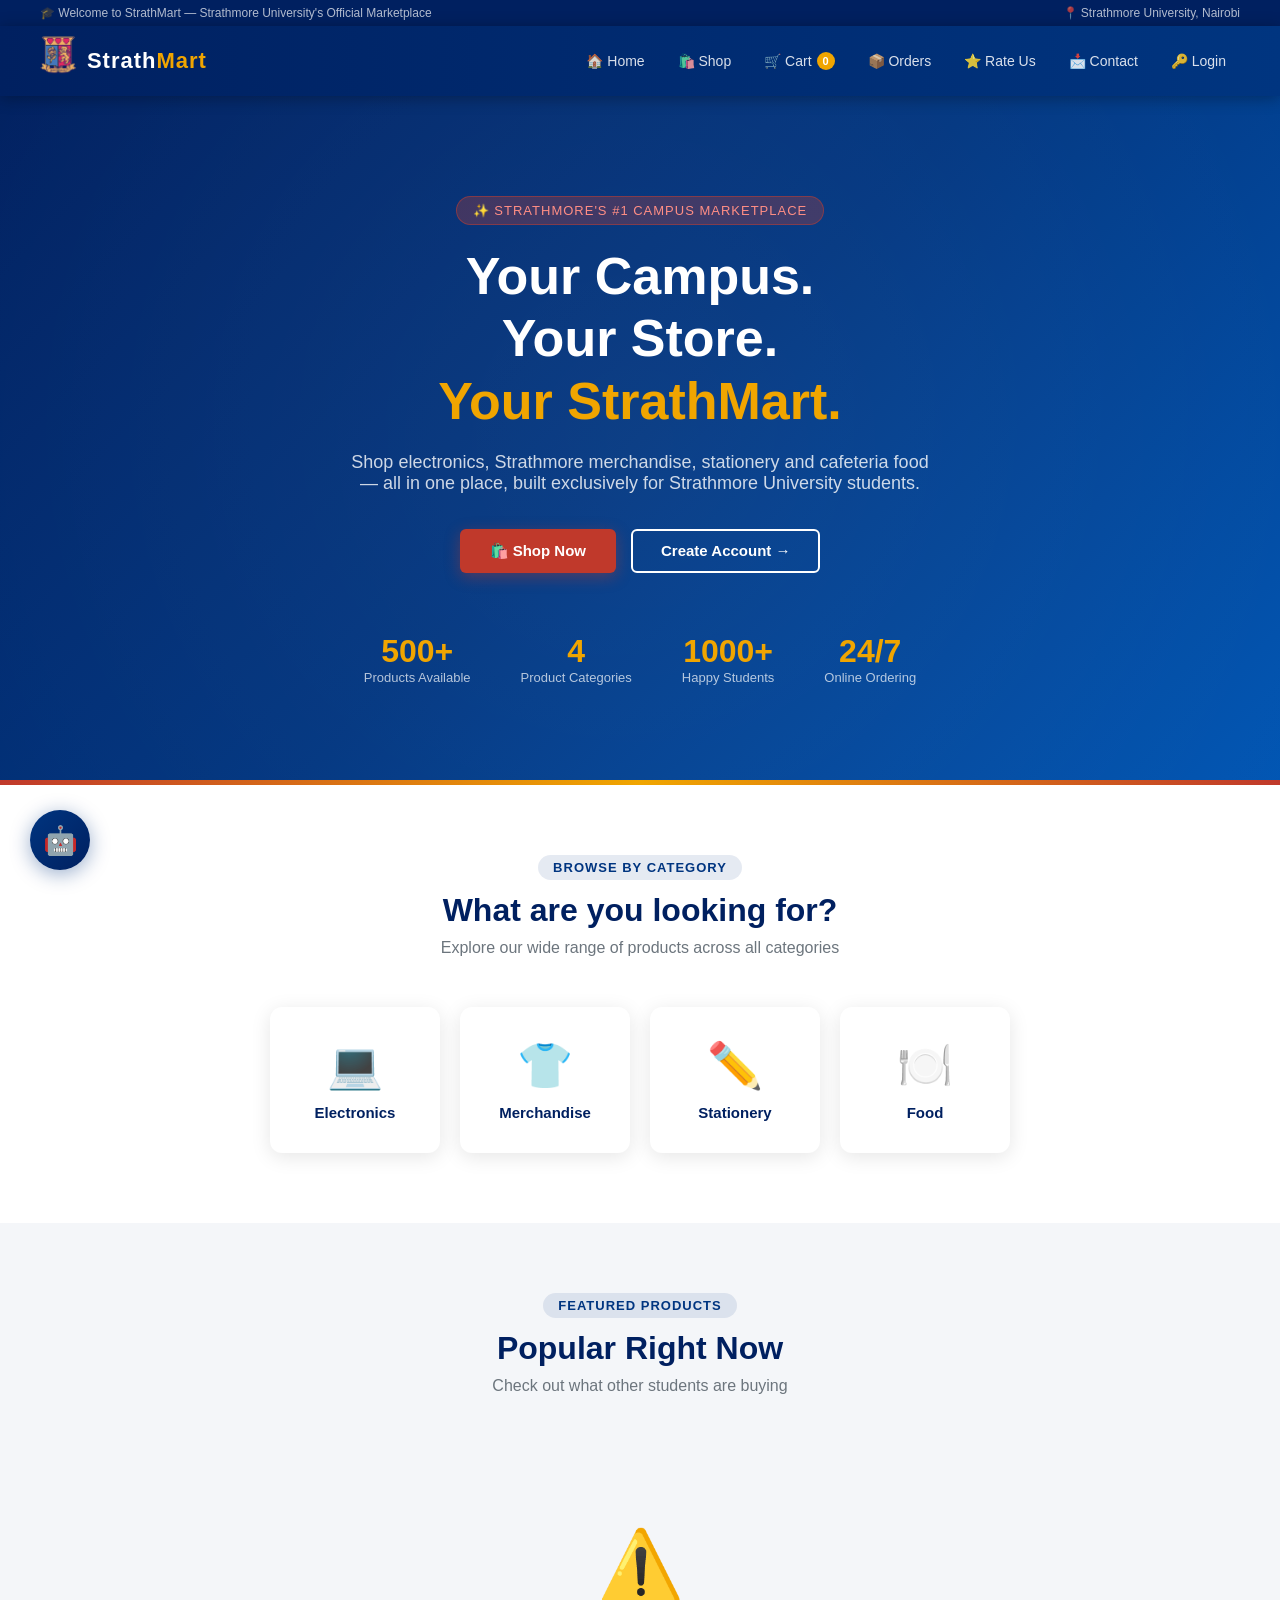
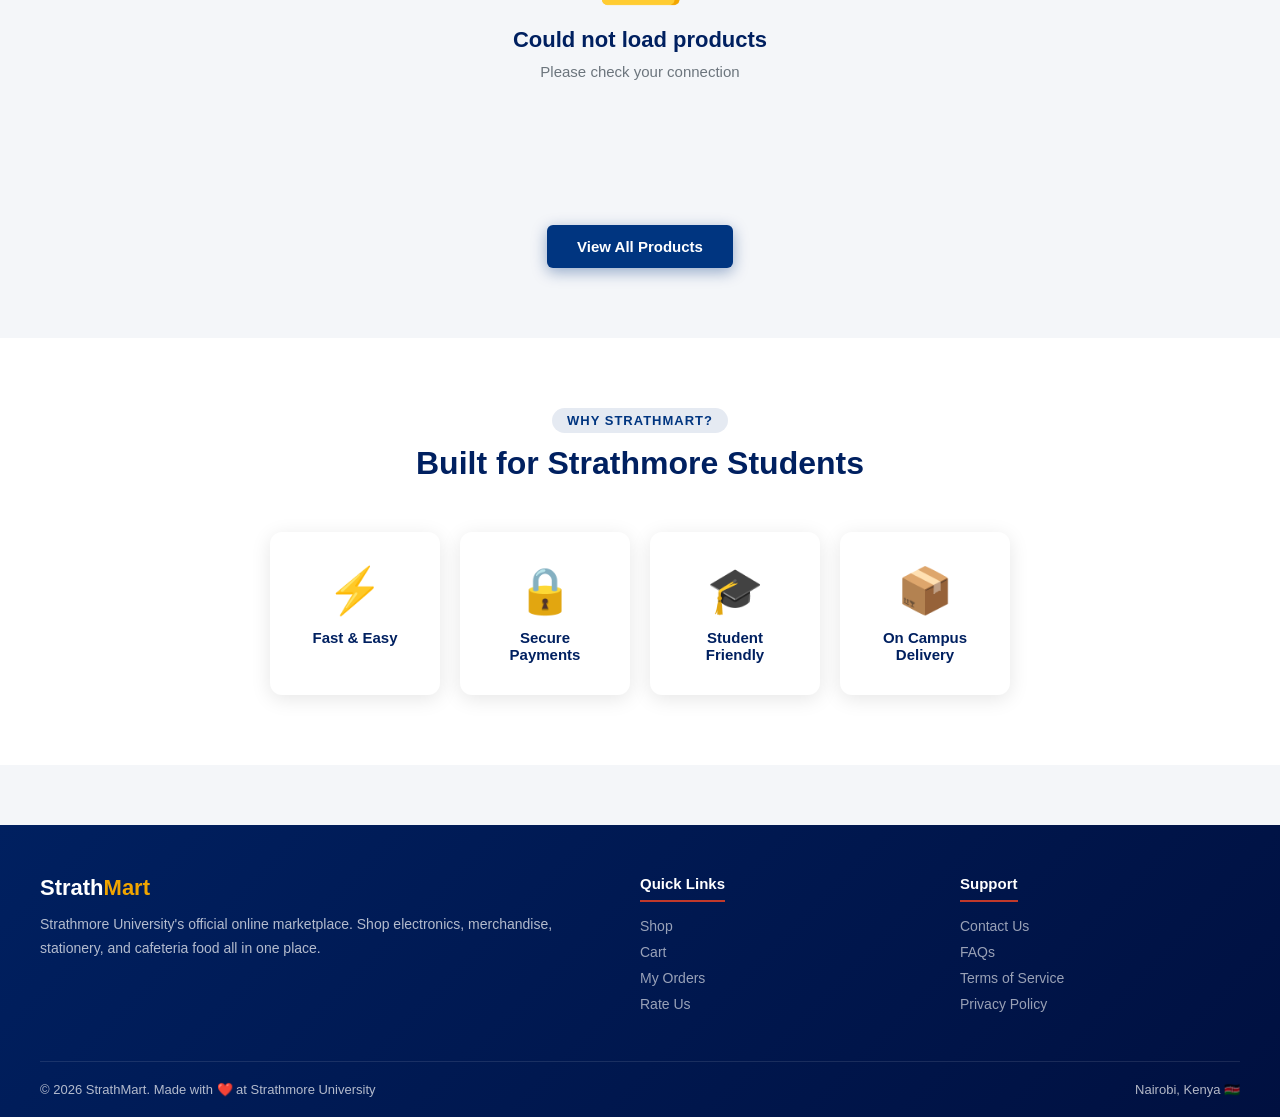
==== index.html @ ae98ba79 "Add hamburger menu for mobile" ====
<!DOCTYPE html>
<html lang="en">
<head>
    <meta charset="UTF-8">
    <meta name="viewport" content="width=device-width, initial-scale=1.0">
    <link rel="icon" type="image/png" href="favicon-32x32.png">
    <title>StrathMart | Strathmore University Marketplace</title>
    <link rel="stylesheet" href="style.css">
    <script src="chatbot.js"></script>
</head>
<body>

    <!-- Top Bar -->
    <div class="top-bar">
        <span>🎓 Welcome to StrathMart — Strathmore University's Official Marketplace</span>
        <span>📍 Strathmore University, Nairobi</span>
    </div>

    <!-- Navbar -->
    <nav>
    <a href="index.html" class="logo">
        <img src="./logo.jpeg" alt="StrathMart Logo" style="height: 50px; width: auto; border-radius: 5px;">
        <span>Strath<em>Mart</em></span>
    </a>
    <div class="hamburger" onclick="toggleMenu()">
        <span></span>
        <span></span>
        <span></span>
    </div>
    <div class="nav-menu" id="navMenu">
        <button class="hamburger" id="hamburger" onclick="toggleMenu()">
    <span></span>
    <span></span>
    <span></span>
</button>
        <ul>
            <li><a href="index.html">🏠 Home</a></li>
            <li><a href="products.html">🛍️ Shop</a></li>
            <li><a href="cart.html">🛒 Cart <span class="nav-cart-badge" id="cartCount">0</span></a></li>
            <li><a href="orders.html">📦 Orders</a></li>
            <li><a href="rate.html">⭐ Rate Us</a></li>
            <li><a href="contact.html">📩 Contact</a></li>
            <li id="authLink"><a href="login.html">🔑 Login</a></li>
        </ul>
    </div>
</nav>

    <!-- Hero -->
    <!-- Hero -->
<section class="hero">
    <div class="hero-badge">✨ Strathmore's #1 Campus Marketplace</div>
    <h1>Your Campus.<br>Your Store.<br><span>Your StrathMart.</span></h1>
    <p>Shop electronics, Strathmore merchandise, stationery and cafeteria food — all in one place, built exclusively for Strathmore University students.</p>
    <div class="hero-buttons">
        <a href="products.html" class="btn">🛍️ Shop Now</a>
        <a href="register.html" class="btn-outline">Create Account →</a>
    </div>
    <div class="hero-stats">
        <div class="hero-stat">
            <h3>500+</h3>
            <p>Products Available</p>
        </div>
        <div class="hero-stat">
            <h3>4</h3>
            <p>Product Categories</p>
        </div>
        <div class="hero-stat">
            <h3>1000+</h3>
            <p>Happy Students</p>
        </div>
        <div class="hero-stat">
            <h3>24/7</h3>
            <p>Online Ordering</p>
        </div>
    </div>
</section>

    <!-- Categories -->
    <section class="section" style="background: white;">
        <div class="section-header">
            <div class="tag">Browse by Category</div>
            <h2>What are you looking for?</h2>
            <p>Explore our wide range of products across all categories</p>
        </div>
        <div class="categories">
            <a href="products.html?category=Electronics" class="category-card">
                <span class="icon">💻</span>
                <h3>Electronics</h3>
            </a>
            <a href="products.html?category=Merchandise" class="category-card">
                <span class="icon">👕</span>
                <h3>Merchandise</h3>
            </a>
            <a href="products.html?category=Stationery" class="category-card">
                <span class="icon">✏️</span>
                <h3>Stationery</h3>
            </a>
            <a href="products.html?category=Food" class="category-card">
                <span class="icon">🍽️</span>
                <h3>Food</h3>
            </a>
        </div>
    </section>

    <!-- Featured Products -->
    <section class="section">
        <div class="section-header">
            <div class="tag">Featured Products</div>
            <h2>Popular Right Now</h2>
            <p>Check out what other students are buying</p>
        </div>
        <div class="products-grid" id="featuredProducts">
            <div class="loading">
                <div class="spinner"></div>
                <p>Loading products...</p>
            </div>
        </div>
        <div style="text-align:center; margin-top: 40px;">
            <a href="products.html" class="btn btn-blue">View All Products</a>
        </div>
    </section>

    <!-- Why StrathMart -->
    <section class="section" style="background: white;">
        <div class="section-header">
            <div class="tag">Why StrathMart?</div>
            <h2>Built for Strathmore Students</h2>
        </div>
        <div class="categories">
            <div class="category-card">
                <span class="icon">⚡</span>
                <h3>Fast & Easy</h3>
            </div>
            <div class="category-card">
                <span class="icon">🔒</span>
                <h3>Secure Payments</h3>
            </div>
            <div class="category-card">
                <span class="icon">🎓</span>
                <h3>Student Friendly</h3>
            </div>
            <div class="category-card">
                <span class="icon">📦</span>
                <h3>On Campus Delivery</h3>
            </div>
        </div>
    </section>

    <!-- Footer -->
    <footer>
        <div class="footer-grid">
            <div class="footer-brand">
                <div class="logo-text">Strath<span>Mart</span></div>
                <p>Strathmore University's official online marketplace. Shop electronics, merchandise, stationery, and cafeteria food all in one place.</p>
            </div>
            <div class="footer-col">
                <h4>Quick Links</h4>
                <ul>
                    <li><a href="products.html">Shop</a></li>
                    <li><a href="cart.html">Cart</a></li>
                    <li><a href="orders.html">My Orders</a></li>
                    <li><a href="rate.html">Rate Us</a></li>
                </ul>
            </div>
            <div class="footer-col">
                <h4>Support</h4>
                <ul>
                    <li><a href="contact.html">Contact Us</a></li>
                    <li><a href="#">FAQs</a></li>
                    <li><a href="#">Terms of Service</a></li>
                    <li><a href="#">Privacy Policy</a></li>
                </ul>
            </div>
        </div>
        <div class="footer-bottom">
            <span>© 2026 StrathMart. Made with <span class="red">❤️</span> at Strathmore University</span>
            <span>Nairobi, Kenya 🇰🇪</span>
        </div>
    </footer>

    <script src="app.js"></script>
    <script>
        const API = 'https://strathmart-api.onrender.com';

        // Load featured products
        async function loadFeaturedProducts() {
            try {
                const res = await fetch(`${API}/products/`);
                const products = await res.json();
                const container = document.getElementById('featuredProducts');

                if (products.length === 0) {
                    container.innerHTML = `
                        <div class="empty-state" style="grid-column: 1/-1">
                            <div class="empty-icon">🛍️</div>
                            <h3>No products yet</h3>
                            <p>Check back soon!</p>
                        </div>`;
                    return;
                }

                const icons = { 'Electronics': '💻', 'Merchandise': '👕', 'Stationery': '✏️', 'Food': '🍽️' };
                container.innerHTML = products.slice(0, 8).map(p => `
                    <div class="product-card">
                        <div class="product-badge">New</div>
                        ${p.image_url 
    ? `<img src="${p.image_url}" alt="${p.name}" style="width:100%; height:190px; object-fit:cover;">`
    : `<div class="no-image">${icons[p.category_id] || '🛍️'}</div>`
}
                        <div class="product-info">
                            <h3>${p.name}</h3>
                            <p class="price">KES ${p.price.toLocaleString()}</p>
                            <p class="stock">✅ ${p.stock} in stock</p>
                            <a href="products.html" class="btn btn-sm">View Product</a>
                        </div>
                    </div>
                `).join('');
            } catch (err) {
                document.getElementById('featuredProducts').innerHTML = `
                    <div class="empty-state" style="grid-column: 1/-1">
                        <div class="empty-icon">⚠️</div>
                        <h3>Could not load products</h3>
                        <p>Please check your connection</p>
                    </div>`;
            }
        }

        // Check if logged in
        const token = localStorage.getItem('token');
        if (token) {
            document.getElementById('authLink').innerHTML = '<a href="#" onclick="logout()">🚪 Logout</a>';
        }

        function logout() {
            localStorage.removeItem('token');
            localStorage.removeItem('user');
            window.location.href = 'index.html';
        }

        loadFeaturedProducts();
    </script>
</body>
</html>
---- style.css ----
* {
    margin: 0;
    padding: 0;
    box-sizing: border-box;
}

:root {
    --blue: #003580;
    --dark-blue: #002060;
    --light-blue: #0055b3;
    --red: #c0392b;
    --dark-red: #922b21;
    --white: #ffffff;
    --light-gray: #f4f6f9;
    --gray: #6c757d;
    --shadow: 0 4px 20px rgba(0, 0, 0, 0.1);
    --shadow-hover: 0 8px 30px rgba(0, 0, 0, 0.2);
}

body {
    font-family: 'Segoe UI', Tahoma, Geneva, Verdana, sans-serif;
    background-color: var(--light-gray);
    color: #333;
    overflow-x: hidden;
}

/* ── Scrollbar ── */
::-webkit-scrollbar { width: 8px; }
::-webkit-scrollbar-track { background: #f1f1f1; }
::-webkit-scrollbar-thumb { background: var(--blue); border-radius: 4px; }
::-webkit-scrollbar-thumb:hover { background: var(--dark-blue); }

/* ── Navbar ── */
nav {
    background: linear-gradient(90deg, var(--dark-blue), var(--blue));
    padding: 0 40px;
    display: flex;
    justify-content: space-between;
    align-items: center;
    position: sticky;
    top: 0;
    z-index: 1000;
    box-shadow: 0 2px 15px rgba(0,0,0,0.3);
    height: 70px;
}

nav .logo {
    display: flex;
    align-items: center;
    gap: 10px;
    text-decoration: none;
}

nav .logo .logo-icon {
    background: var(--red);
    color: white;
    width: 40px;
    height: 40px;
    border-radius: 8px;
    display: flex;
    align-items: center;
    justify-content: center;
    font-weight: bold;
    font-size: 18px;
}

nav .logo img {
    mix-blend-mode: lighten;
    border-radius: 5px;
}

nav .logo span {
    color: white;
    font-size: 22px;
    font-weight: 700;
    letter-spacing: 1px;
}

nav .logo span em {
    color: #f0a500;
    font-style: normal;
}

nav ul {
    list-style: none;
    display: flex;
    align-items: center;
    gap: 5px;
}

nav ul li a {
    color: rgba(255,255,255,0.85);
    text-decoration: none;
    font-size: 14px;
    padding: 8px 14px;
    border-radius: 5px;
    transition: all 0.3s;
    display: flex;
    align-items: center;
    gap: 5px;
}

nav ul li a:hover {
    background: rgba(255,255,255,0.15);
    color: white;
}

nav ul li a.active {
    background: var(--red);
    color: white;
}

.nav-cart-badge {
    background: #f0a500;
    color: white;
    border-radius: 50%;
    width: 18px;
    height: 18px;
    font-size: 11px;
    display: inline-flex;
    align-items: center;
    justify-content: center;
    font-weight: bold;
}

/* ── Top Bar ── */
.top-bar {
    background: var(--dark-blue);
    color: rgba(255,255,255,0.7);
    font-size: 12px;
    padding: 6px 40px;
    display: flex;
    justify-content: space-between;
}

.top-bar a {
    color: rgba(255,255,255,0.7);
    text-decoration: none;
}

.top-bar a:hover { color: white; }

/* ── Hero ── */
.hero {
    background: linear-gradient(135deg, var(--dark-blue) 0%, var(--blue) 50%, var(--light-blue) 100%);
    color: white;
    padding: 100px 40px;
    position: relative;
    overflow: hidden;
    text-align: center;
}

.hero::before {
    content: '';
    position: absolute;
    top: -50%;
    left: -50%;
    width: 200%;
    height: 200%;
    background: radial-gradient(circle, rgba(255,255,255,0.05) 0%, transparent 60%);
    animation: pulse 6s ease-in-out infinite;
}

.hero::after {
    content: '';
    position: absolute;
    bottom: 0;
    left: 0;
    right: 0;
    height: 5px;
    background: linear-gradient(90deg, var(--red), #f0a500, var(--red));
}

@keyframes pulse {
    0%, 100% { transform: scale(1); }
    50% { transform: scale(1.1); }
}

.hero-badge {
    display: inline-block;
    background: rgba(192, 57, 43, 0.3);
    border: 1px solid rgba(192, 57, 43, 0.5);
    color: #ff8a80;
    padding: 6px 16px;
    border-radius: 20px;
    font-size: 13px;
    margin-bottom: 20px;
    letter-spacing: 1px;
    text-transform: uppercase;
}

.hero h1 {
    font-size: 52px;
    font-weight: 800;
    margin-bottom: 20px;
    line-height: 1.2;
    position: relative;
    z-index: 1;
}

.hero h1 span {
    color: #f0a500;
    position: relative;
}

.hero p {
    font-size: 18px;
    margin-bottom: 35px;
    color: rgba(255,255,255,0.8);
    max-width: 600px;
    margin-left: auto;
    margin-right: auto;
    position: relative;
    z-index: 1;
}

.hero-buttons {
    display: flex;
    gap: 15px;
    justify-content: center;
    flex-wrap: wrap;
    position: relative;
    z-index: 1;
}

.hero-stats {
    display: flex;
    justify-content: center;
    gap: 50px;
    margin-top: 60px;
    position: relative;
    z-index: 1;
    flex-wrap: wrap;
}

.hero-stat h3 {
    font-size: 32px;
    font-weight: 800;
    color: #f0a500;
}

.hero-stat p {
    font-size: 13px;
    color: rgba(255,255,255,0.7);
    margin-bottom: 0;
}

/* ── Buttons ── */
.btn {
    background: var(--red);
    color: white;
    padding: 13px 30px;
    border: none;
    border-radius: 6px;
    font-size: 15px;
    font-weight: 600;
    cursor: pointer;
    text-decoration: none;
    display: inline-block;
    transition: all 0.3s;
    box-shadow: 0 4px 15px rgba(192, 57, 43, 0.4);
}

.btn:hover {
    background: var(--dark-red);
    transform: translateY(-2px);
    box-shadow: 0 6px 20px rgba(192, 57, 43, 0.5);
}

.btn-blue {
    background: var(--blue);
    box-shadow: 0 4px 15px rgba(0, 53, 128, 0.4);
}

.btn-blue:hover {
    background: var(--dark-blue);
    box-shadow: 0 6px 20px rgba(0, 53, 128, 0.5);
}

.btn-outline {
    background: transparent;
    border: 2px solid white;
    color: white;
    padding: 11px 28px;
    border-radius: 6px;
    font-size: 15px;
    font-weight: 600;
    cursor: pointer;
    text-decoration: none;
    display: inline-block;
    transition: all 0.3s;
}

.btn-outline:hover {
    background: white;
    color: var(--blue);
}

.btn-sm {
    padding: 8px 16px;
    font-size: 13px;
}

.btn-danger {
    background: var(--red);
    color: white;
    padding: 8px 16px;
    border: none;
    border-radius: 5px;
    cursor: pointer;
    font-size: 13px;
    transition: all 0.3s;
}

.btn-danger:hover { background: var(--dark-red); }

/* ── Section ── */
.section {
    padding: 70px 40px;
}

.section-header {
    text-align: center;
    margin-bottom: 50px;
}

.section-header .tag {
    display: inline-block;
    background: rgba(0, 53, 128, 0.1);
    color: var(--blue);
    padding: 5px 15px;
    border-radius: 20px;
    font-size: 13px;
    font-weight: 600;
    margin-bottom: 12px;
    text-transform: uppercase;
    letter-spacing: 1px;
}

.section-header h2 {
    font-size: 32px;
    font-weight: 800;
    color: var(--dark-blue);
    margin-bottom: 10px;
}

.section-header p {
    color: var(--gray);
    font-size: 16px;
}

/* ── Category Cards ── */
.categories {
    display: flex;
    justify-content: center;
    gap: 20px;
    flex-wrap: wrap;
}

.category-card {
    background: white;
    border-radius: 12px;
    padding: 30px 25px;
    text-align: center;
    width: 170px;
    cursor: pointer;
    box-shadow: var(--shadow);
    transition: all 0.3s;
    text-decoration: none;
    color: #333;
    border: 2px solid transparent;
    position: relative;
    overflow: hidden;
}

.category-card::before {
    content: '';
    position: absolute;
    bottom: 0;
    left: 0;
    right: 0;
    height: 3px;
    background: linear-gradient(90deg, var(--blue), var(--red));
    transform: scaleX(0);
    transition: transform 0.3s;
}

.category-card:hover {
    transform: translateY(-8px);
    box-shadow: var(--shadow-hover);
    border-color: var(--blue);
}

.category-card:hover::before { transform: scaleX(1); }

.category-card .icon {
    font-size: 45px;
    margin-bottom: 12px;
    display: block;
}

.category-card h3 {
    font-size: 15px;
    font-weight: 700;
    color: var(--dark-blue);
}

/* ── Product Cards ── */
.products-grid {
    display: grid;
    grid-template-columns: repeat(auto-fill, minmax(230px, 1fr));
    gap: 25px;
}

.product-card {
    background: white;
    border-radius: 12px;
    overflow: hidden;
    box-shadow: var(--shadow);
    transition: all 0.3s;
    position: relative;
}

.product-card:hover {
    transform: translateY(-8px);
    box-shadow: var(--shadow-hover);
}

.product-card .product-badge {
    position: absolute;
    top: 10px;
    left: 10px;
    background: var(--red);
    color: white;
    padding: 4px 10px;
    border-radius: 4px;
    font-size: 11px;
    font-weight: 700;
    text-transform: uppercase;
}

.product-card .no-image {
    width: 100%;
    height: 190px;
    background: linear-gradient(135deg, #e8f0fe, #d0e4ff);
    display: flex;
    align-items: center;
    justify-content: center;
    font-size: 55px;
}

.product-card img {
    width: 100%;
    height: 190px;
    object-fit: cover;
}

.product-card .product-info {
    padding: 18px;
}

.product-card h3 {
    font-size: 15px;
    font-weight: 700;
    margin-bottom: 6px;
    color: var(--dark-blue);
}

.product-card .category-tag {
    font-size: 12px;
    color: var(--gray);
    margin-bottom: 10px;
}

.product-card .price {
    color: var(--red);
    font-weight: 800;
    font-size: 20px;
    margin-bottom: 12px;
}

.product-card .stock {
    font-size: 12px;
    color: #28a745;
    margin-bottom: 12px;
}

/* ── Forms ── */
.form-container {
    max-width: 480px;
    margin: 60px auto;
    background: white;
    padding: 45px;
    border-radius: 15px;
    box-shadow: var(--shadow-hover);
}

.form-container .form-logo {
    text-align: center;
    margin-bottom: 25px;
}

.form-container .form-logo .logo-icon {
    background: var(--blue);
    color: white;
    width: 55px;
    height: 55px;
    border-radius: 12px;
    display: inline-flex;
    align-items: center;
    justify-content: center;
    font-size: 24px;
    font-weight: bold;
    margin-bottom: 10px;
}

.form-container h2 {
    text-align: center;
    margin-bottom: 8px;
    color: var(--dark-blue);
    font-size: 26px;
    font-weight: 800;
}

.form-container .subtitle {
    text-align: center;
    color: var(--gray);
    font-size: 14px;
    margin-bottom: 25px;
}

.form-group {
    margin-bottom: 20px;
}

.form-group label {
    display: block;
    margin-bottom: 7px;
    font-weight: 600;
    color: #444;
    font-size: 14px;
}

.form-group input,
.form-group textarea,
.form-group select {
    width: 100%;
    padding: 12px 15px;
    border: 2px solid #e0e0e0;
    border-radius: 8px;
    font-size: 15px;
    outline: none;
    transition: border 0.3s;
    background: #fafafa;
}

.form-group input:focus,
.form-group textarea:focus,
.form-group select:focus {
    border-color: var(--blue);
    background: white;
}

.form-group textarea { height: 130px; resize: vertical; }

.form-container .btn { width: 100%; padding: 13px; font-size: 16px; }

.form-container p {
    text-align: center;
    margin-top: 18px;
    color: #666;
    font-size: 14px;
}

.form-container p a { color: var(--blue); text-decoration: none; font-weight: 600; }
.form-container p a:hover { color: var(--red); }

/* ── Alerts ── */
.alert {
    padding: 13px 16px;
    border-radius: 8px;
    margin-bottom: 20px;
    font-size: 14px;
    display: flex;
    align-items: center;
    gap: 8px;
}

.alert-success { background: #d4edda; color: #155724; border-left: 4px solid #28a745; }
.alert-error { background: #f8d7da; color: #721c24; border-left: 4px solid var(--red); }
.alert-info { background: #d0e4ff; color: var(--dark-blue); border-left: 4px solid var(--blue); }

/* ── Cart ── */
.cart-container { display: grid; grid-template-columns: 1fr 320px; gap: 25px; }

.cart-item {
    background: white;
    border-radius: 12px;
    padding: 20px;
    margin-bottom: 15px;
    display: flex;
    justify-content: space-between;
    align-items: center;
    box-shadow: var(--shadow);
    transition: all 0.3s;
}

.cart-item:hover { box-shadow: var(--shadow-hover); }

.cart-item-info h3 { font-size: 16px; color: var(--dark-blue); margin-bottom: 5px; }
.cart-item-info .quantity { font-size: 13px; color: var(--gray); }
.cart-item .price { color: var(--red); font-weight: 800; font-size: 18px; }

.cart-summary {
    background: white;
    border-radius: 12px;
    padding: 25px;
    box-shadow: var(--shadow);
    height: fit-content;
    position: sticky;
    top: 90px;
}

.cart-summary h3 { font-size: 20px; color: var(--dark-blue); margin-bottom: 20px; font-weight: 800; }

.summary-row {
    display: flex;
    justify-content: space-between;
    margin-bottom: 12px;
    font-size: 15px;
    color: #555;
}

.summary-row.total {
    font-size: 20px;
    font-weight: 800;
    color: var(--dark-blue);
    border-top: 2px solid #eee;
    padding-top: 15px;
    margin-top: 10px;
}

/* ── Orders ── */
.order-card {
    background: white;
    border-radius: 12px;
    padding: 25px;
    margin-bottom: 20px;
    box-shadow: var(--shadow);
}

.order-card .order-header {
    display: flex;
    justify-content: space-between;
    align-items: center;
    margin-bottom: 15px;
    padding-bottom: 15px;
    border-bottom: 1px solid #eee;
}

.order-card .order-id { font-weight: 800; color: var(--dark-blue); font-size: 16px; }
.order-card .order-date { font-size: 13px; color: var(--gray); }

.status-badge {
    padding: 5px 14px;
    border-radius: 20px;
    font-size: 12px;
    font-weight: 700;
    text-transform: uppercase;
    letter-spacing: 0.5px;
}

.status-pending { background: #fff3cd; color: #856404; }
.status-confirmed { background: #d4edda; color: #155724; }
.status-delivered { background: #d0e4ff; color: var(--dark-blue); }
.status-cancelled { background: #f8d7da; color: #721c24; }

.order-item {
    display: flex;
    justify-content: space-between;
    padding: 8px 0;
    font-size: 14px;
    border-bottom: 1px dashed #eee;
}

.order-total {
    display: flex;
    justify-content: space-between;
    margin-top: 15px;
    font-weight: 800;
    font-size: 16px;
    color: var(--dark-blue);
}

/* ── Ratings ── */
.stars { display: flex; gap: 8px; margin-bottom: 15px; justify-content: center; }

.star {
    font-size: 35px;
    cursor: pointer;
    color: #ddd;
    transition: all 0.2s;
}

.star:hover, .star.active { color: #f0a500; transform: scale(1.2); }

.rating-card {
    background: white;
    border-radius: 12px;
    padding: 20px;
    margin-bottom: 15px;
    box-shadow: var(--shadow);
    border-left: 4px solid var(--blue);
}

.rating-card .stars-display { color: #f0a500; font-size: 18px; margin-bottom: 8px; }
.rating-card .comment { color: #444; font-size: 15px; margin-bottom: 8px; }
.rating-card .meta { font-size: 12px; color: var(--gray); }

/* ── Page Header ── */
.page-header {
    background: linear-gradient(135deg, var(--dark-blue), var(--blue));
    color: white;
    padding: 50px 40px;
    text-align: center;
    position: relative;
    overflow: hidden;
}

.page-header::after {
    content: '';
    position: absolute;
    bottom: 0;
    left: 0;
    right: 0;
    height: 4px;
    background: linear-gradient(90deg, var(--red), #f0a500, var(--red));
}

.page-header h1 { font-size: 36px; font-weight: 800; margin-bottom: 8px; }
.page-header p { color: rgba(255,255,255,0.8); font-size: 16px; }

/* ── Filter Bar ── */
.filter-bar {
    background: white;
    padding: 20px 40px;
    display: flex;
    gap: 10px;
    flex-wrap: wrap;
    align-items: center;
    box-shadow: 0 2px 10px rgba(0,0,0,0.05);
    border-bottom: 1px solid #eee;
}

.filter-btn {
    padding: 8px 18px;
    border: 2px solid #ddd;
    border-radius: 25px;
    background: white;
    cursor: pointer;
    font-size: 14px;
    font-weight: 600;
    transition: all 0.3s;
    color: #555;
}

.filter-btn:hover, .filter-btn.active {
    background: var(--blue);
    border-color: var(--blue);
    color: white;
}

/* ── Empty State ── */
.empty-state {
    text-align: center;
    padding: 80px 20px;
    color: var(--gray);
}

.empty-state .empty-icon { font-size: 70px; margin-bottom: 20px; }
.empty-state h3 { font-size: 22px; margin-bottom: 10px; color: var(--dark-blue); }
.empty-state p { font-size: 15px; margin-bottom: 25px; }

/* ── Loading ── */
.loading {
    text-align: center;
    padding: 60px;
    color: var(--gray);
}

.spinner {
    width: 45px;
    height: 45px;
    border: 4px solid #e0e0e0;
    border-top-color: var(--blue);
    border-radius: 50%;
    animation: spin 0.8s linear infinite;
    margin: 0 auto 15px;
}

@keyframes spin { to { transform: rotate(360deg); } }

/* ── Footer ── */
footer {
    background: linear-gradient(135deg, var(--dark-blue), #001040);
    color: rgba(255,255,255,0.7);
    padding: 50px 40px 20px;
    margin-top: 60px;
}

.footer-grid {
    display: grid;
    grid-template-columns: 2fr 1fr 1fr;
    gap: 40px;
    margin-bottom: 40px;
}

.footer-brand .logo-text {
    color: white;
    font-size: 22px;
    font-weight: 800;
    margin-bottom: 12px;
}

.footer-brand .logo-text span { color: #f0a500; }
.footer-brand p { font-size: 14px; line-height: 1.7; }

.footer-col h4 {
    color: white;
    font-size: 15px;
    font-weight: 700;
    margin-bottom: 15px;
    padding-bottom: 8px;
    border-bottom: 2px solid var(--red);
    display: inline-block;
}

.footer-col ul { list-style: none; }
.footer-col ul li { margin-bottom: 8px; }
.footer-col ul li a { color: rgba(255,255,255,0.6); text-decoration: none; font-size: 14px; transition: color 0.3s; }
.footer-col ul li a:hover { color: white; }

.footer-bottom {
    border-top: 1px solid rgba(255,255,255,0.1);
    padding-top: 20px;
    display: flex;
    justify-content: space-between;
    align-items: center;
    font-size: 13px;
}

.footer-bottom .red { color: var(--red); }

/* ── Responsive ── */
@media (max-width: 768px) {
    nav { padding: 0 20px; }
    .hero h1 { font-size: 30px; }
    .hero { padding: 70px 20px; }
    .section { padding: 50px 20px; }
    .cart-container { grid-template-columns: 1fr; }
    .footer-grid { grid-template-columns: 1fr; }
    nav ul { gap: 3px; }
    nav ul li a { padding: 6px 10px; font-size: 13px; }
    .hero-stats { gap: 25px; }
}

/* ── Toast Notifications ── */
.toast-container {
    position: fixed;
    bottom: 30px;
    right: 30px;
    z-index: 9999;
    display: flex;
    flex-direction: column;
    gap: 10px;
}

.toast {
    background: white;
    border-radius: 10px;
    padding: 15px 20px;
    box-shadow: 0 5px 30px rgba(0,0,0,0.15);
    display: flex;
    align-items: center;
    gap: 12px;
    min-width: 280px;
    max-width: 380px;
    animation: slideIn 0.3s ease;
    border-left: 4px solid var(--blue);
}

.toast.success { border-left-color: #28a745; }
.toast.error { border-left-color: var(--red); }
.toast.info { border-left-color: var(--blue); }

.toast-icon { font-size: 22px; }
.toast-message { font-size: 14px; font-weight: 600; color: #333; flex: 1; }

.toast-close {
    background: none;
    border: none;
    font-size: 18px;
    cursor: pointer;
    color: #999;
    padding: 0;
}

.toast-close:hover { color: #333; }

@keyframes slideIn {
    from { transform: translateX(100px); opacity: 0; }
    to { transform: translateX(0); opacity: 1; }
}

@keyframes slideOut {
    from { transform: translateX(0); opacity: 1; }
    to { transform: translateX(100px); opacity: 0; }
}

/* ── Hero Animations ── */
.hero-badge {
    animation: fadeInDown 0.6s ease;
}

.hero h1 {
    animation: fadeInDown 0.8s ease;
}

.hero p {
    animation: fadeInDown 1s ease;
}

.hero-buttons {
    animation: fadeInUp 1s ease;
}

.hero-stats {
    animation: fadeInUp 1.2s ease;
}

@keyframes fadeInDown {
    from { opacity: 0; transform: translateY(-20px); }
    to { opacity: 1; transform: translateY(0); }
}

@keyframes fadeInUp {
    from { opacity: 0; transform: translateY(20px); }
    to { opacity: 1; transform: translateY(0); }
}

/* ── Improved Product Cards ── */
.product-card {
    position: relative;
    overflow: hidden;
}

.product-card::after {
    content: '';
    position: absolute;
    top: 0;
    left: 0;
    right: 0;
    bottom: 0;
    background: linear-gradient(135deg, rgba(0,53,128,0.05), rgba(192,57,43,0.05));
    opacity: 0;
    transition: opacity 0.3s;
    pointer-events: none;
}

.product-card:hover::after {
    opacity: 1;
}

.product-card .no-image {
    background: linear-gradient(135deg, #e8f0fe, #d0e4ff);
    transition: transform 0.3s;
}

.product-card:hover .no-image {
    transform: scale(1.05);
}

.product-card .btn {
    width: 100%;
    text-align: center;
    padding: 10px;
    border-radius: 8px;
    font-size: 14px;
    transition: all 0.3s;
}

.product-card .product-info {
    border-top: 3px solid transparent;
    transition: border-color 0.3s;
}

.product-card:hover .product-info {
    border-top-color: var(--red);
}

/* ── Improved Category Cards ── */
.category-card {
    position: relative;
    overflow: hidden;
}

.category-card::after {
    content: '';
    position: absolute;
    top: 0;
    left: 0;
    right: 0;
    bottom: 0;
    background: linear-gradient(135deg, rgba(0,53,128,0.03), rgba(192,57,43,0.03));
    opacity: 0;
    transition: opacity 0.3s;
}

.category-card:hover::after { opacity: 1; }

.category-card .icon {
    transition: transform 0.3s;
    display: block;
}

.category-card:hover .icon {
    transform: scale(1.2) rotate(-5deg);
}

/* ── Mobile Hamburger Menu ── */
.hamburger {
    display: none;
    flex-direction: column;
    gap: 5px;
    cursor: pointer;
    padding: 5px;
}

.hamburger span {
    width: 25px;
    height: 3px;
    background: white;
    border-radius: 3px;
    transition: all 0.3s;
}

.nav-menu {
    display: flex;
    align-items: center;
}

/* ── Mobile Styles ── */
@media (max-width: 768px) {

    /* Hide top bar on mobile */
    .top-bar { display: none; }

    /* Navbar */
    nav {
        padding: 0 20px;
        position: relative;
        flex-wrap: wrap;
        height: auto;
        min-height: 70px;
    }

    .hamburger { display: flex; }

    .nav-menu {
        display: none;
        width: 100%;
        flex-direction: column;
        background: var(--dark-blue);
        padding: 15px 0;
        gap: 5px;
    }

    .nav-menu.open { display: flex; }

    nav ul {
        flex-direction: column;
        width: 100%;
        gap: 0;
    }

    nav ul li { width: 100%; }

    nav ul li a {
        display: block;
        padding: 12px 20px;
        border-radius: 0;
        font-size: 15px;
        border-bottom: 1px solid rgba(255,255,255,0.05);
    }

    nav ul li a:hover {
        background: rgba(255,255,255,0.1);
        padding-left: 28px;
    }

    /* Hero */
    .hero { padding: 60px 20px; }
    .hero h1 { font-size: 28px; }
    .hero p { font-size: 15px; }
    .hero-buttons { flex-direction: column; align-items: center; }
    .hero-stats { gap: 20px; }
    .hero-stat h3 { font-size: 24px; }

    /* Section */
    .section { padding: 40px 15px; }

    /* Categories */
    .categories { gap: 12px; }
    .category-card { width: 140px; padding: 20px 15px; }

    /* Products Grid */
    .products-grid { grid-template-columns: repeat(2, 1fr); gap: 15px; }

    /* Cart */
    .cart-container { grid-template-columns: 1fr; }

    /* Filter bar */
    .filter-bar { padding: 15px; gap: 8px; }
    .filter-btn { padding: 6px 14px; font-size: 13px; }

    /* Page header */
    .page-header { padding: 35px 20px; }
    .page-header h1 { font-size: 26px; }

    /* Form */
    .form-container { margin: 30px 15px; padding: 30px 20px; }

    /* Footer */
    footer { padding: 30px 20px 15px; }
    .footer-grid { grid-template-columns: 1fr; gap: 25px; }
    .footer-bottom { flex-direction: column; gap: 8px; text-align: center; }

    /* Contact page */
    .contact-grid { grid-template-columns: 1fr !important; }
}

@media (max-width: 400px) {
    .products-grid { grid-template-columns: 1fr; }
    .hero h1 { font-size: 24px; }
}

/* ── AI Chatbot ── */
.chat-widget {
    position: fixed;
    bottom: 30px;
    left: 30px;
    z-index: 9999;
}

.chat-toggle {
    background: linear-gradient(135deg, var(--blue), var(--dark-blue));
    color: white;
    border: none;
    width: 60px;
    height: 60px;
    border-radius: 50%;
    font-size: 28px;
    cursor: pointer;
    box-shadow: 0 4px 20px rgba(0,53,128,0.4);
    transition: all 0.3s;
    display: flex;
    align-items: center;
    justify-content: center;
}

.chat-toggle:hover {
    transform: scale(1.1);
    box-shadow: 0 6px 25px rgba(0,53,128,0.5);
}

.chat-box {
    position: absolute;
    bottom: 75px;
    left: 0;
    width: 340px;
    background: white;
    border-radius: 16px;
    box-shadow: 0 10px 40px rgba(0,0,0,0.15);
    display: none;
    flex-direction: column;
    overflow: hidden;
    animation: slideInUp 0.3s ease;
}

.chat-box.open { display: flex; }

@keyframes slideInUp {
    from { opacity: 0; transform: translateY(20px); }
    to { opacity: 1; transform: translateY(0); }
}

.chat-header {
    background: linear-gradient(135deg, var(--blue), var(--dark-blue));
    color: white;
    padding: 15px 20px;
    display: flex;
    align-items: center;
    gap: 12px;
}

.chat-header .chat-avatar {
    width: 40px;
    height: 40px;
    background: var(--red);
    border-radius: 50%;
    display: flex;
    align-items: center;
    justify-content: center;
    font-size: 20px;
}

.chat-header .chat-info h4 { font-size: 15px; margin-bottom: 2px; }
.chat-header .chat-info p { font-size: 12px; opacity: 0.8; }

.chat-header .chat-close {
    margin-left: auto;
    background: none;
    border: none;
    color: white;
    font-size: 20px;
    cursor: pointer;
    opacity: 0.8;
}

.chat-header .chat-close:hover { opacity: 1; }

.chat-messages {
    height: 320px;
    overflow-y: auto;
    padding: 15px;
    display: flex;
    flex-direction: column;
    gap: 12px;
    background: #f8f9fa;
}

.chat-message {
    display: flex;
    gap: 8px;
    align-items: flex-start;
}

.chat-message.user { flex-direction: row-reverse; }

.chat-message .avatar {
    width: 30px;
    height: 30px;
    border-radius: 50%;
    display: flex;
    align-items: center;
    justify-content: center;
    font-size: 14px;
    flex-shrink: 0;
}

.chat-message.bot .avatar { background: var(--blue); color: white; }
.chat-message.user .avatar { background: var(--red); color: white; }

.chat-message .bubble {
    max-width: 75%;
    padding: 10px 14px;
    border-radius: 12px;
    font-size: 14px;
    line-height: 1.5;
}

.chat-message.bot .bubble {
    background: white;
    color: #333;
    border-bottom-left-radius: 4px;
    box-shadow: 0 2px 8px rgba(0,0,0,0.08);
}

.chat-message.user .bubble {
    background: var(--blue);
    color: white;
    border-bottom-right-radius: 4px;
}

.chat-typing {
    display: flex;
    gap: 4px;
    padding: 10px 14px;
    background: white;
    border-radius: 12px;
    border-bottom-left-radius: 4px;
    box-shadow: 0 2px 8px rgba(0,0,0,0.08);
    width: fit-content;
}

.chat-typing span {
    width: 8px;
    height: 8px;
    background: var(--blue);
    border-radius: 50%;
    animation: typing 1s infinite;
}

.chat-typing span:nth-child(2) { animation-delay: 0.2s; }
.chat-typing span:nth-child(3) { animation-delay: 0.4s; }

@keyframes typing {
    0%, 100% { transform: translateY(0); opacity: 0.4; }
    50% { transform: translateY(-5px); opacity: 1; }
}

.chat-input-area {
    padding: 12px 15px;
    display: flex;
    gap: 8px;
    background: white;
    border-top: 1px solid #eee;
}

.chat-input-area input {
    flex: 1;
    padding: 10px 14px;
    border: 2px solid #eee;
    border-radius: 25px;
    font-size: 14px;
    outline: none;
    transition: border 0.3s;
}

.chat-input-area input:focus { border-color: var(--blue); }

.chat-input-area button {
    background: var(--blue);
    color: white;
    border: none;
    width: 40px;
    height: 40px;
    border-radius: 50%;
    cursor: pointer;
    font-size: 16px;
    transition: all 0.3s;
    display: flex;
    align-items: center;
    justify-content: center;
}

.chat-input-area button:hover { background: var(--dark-blue); transform: scale(1.05); }

.chat-suggestions {
    padding: 10px 15px;
    display: flex;
    gap: 8px;
    flex-wrap: wrap;
    background: white;
    border-top: 1px solid #eee;
}

.suggestion-btn {
    background: #f0f4ff;
    color: var(--blue);
    border: 1px solid #d0e0ff;
    padding: 5px 12px;
    border-radius: 15px;
    font-size: 12px;
    cursor: pointer;
    transition: all 0.3s;
    white-space: nowrap;
}

.suggestion-btn:hover {
    background: var(--blue);
    color: white;
}

@media (max-width: 768px) {
    .chat-widget { bottom: 20px; left: 15px; }
    .chat-box { width: 300px; }
}

/* ── Hamburger Menu ── */
.hamburger {
    display: none;
    flex-direction: column;
    gap: 5px;
    cursor: pointer;
    background: none;
    border: none;
    padding: 5px;
}

.hamburger span {
    width: 25px;
    height: 3px;
    background: white;
    border-radius: 3px;
    transition: all 0.3s;
}

.hamburger.open span:nth-child(1) { transform: rotate(45deg) translate(5px, 8px); }
.hamburger.open span:nth-child(2) { opacity: 0; }
.hamburger.open span:nth-child(3) { transform: rotate(-45deg) translate(5px, -8px); }

@media (max-width: 768px) {
    .hamburger { display: flex; }

    nav ul {
        display: none;
        position: absolute;
        top: 70px;
        left: 0;
        right: 0;
        background: var(--dark-blue);
        flex-direction: column;
        padding: 10px 0;
        box-shadow: 0 5px 20px rgba(0,0,0,0.3);
        z-index: 999;
    }

    nav ul.open { display: flex; }

    nav ul li a {
        padding: 12px 20px;
        font-size: 15px;
        border-bottom: 1px solid rgba(255,255,255,0.1);
        flex-direction: row;
        justify-content: flex-start;
    }
}
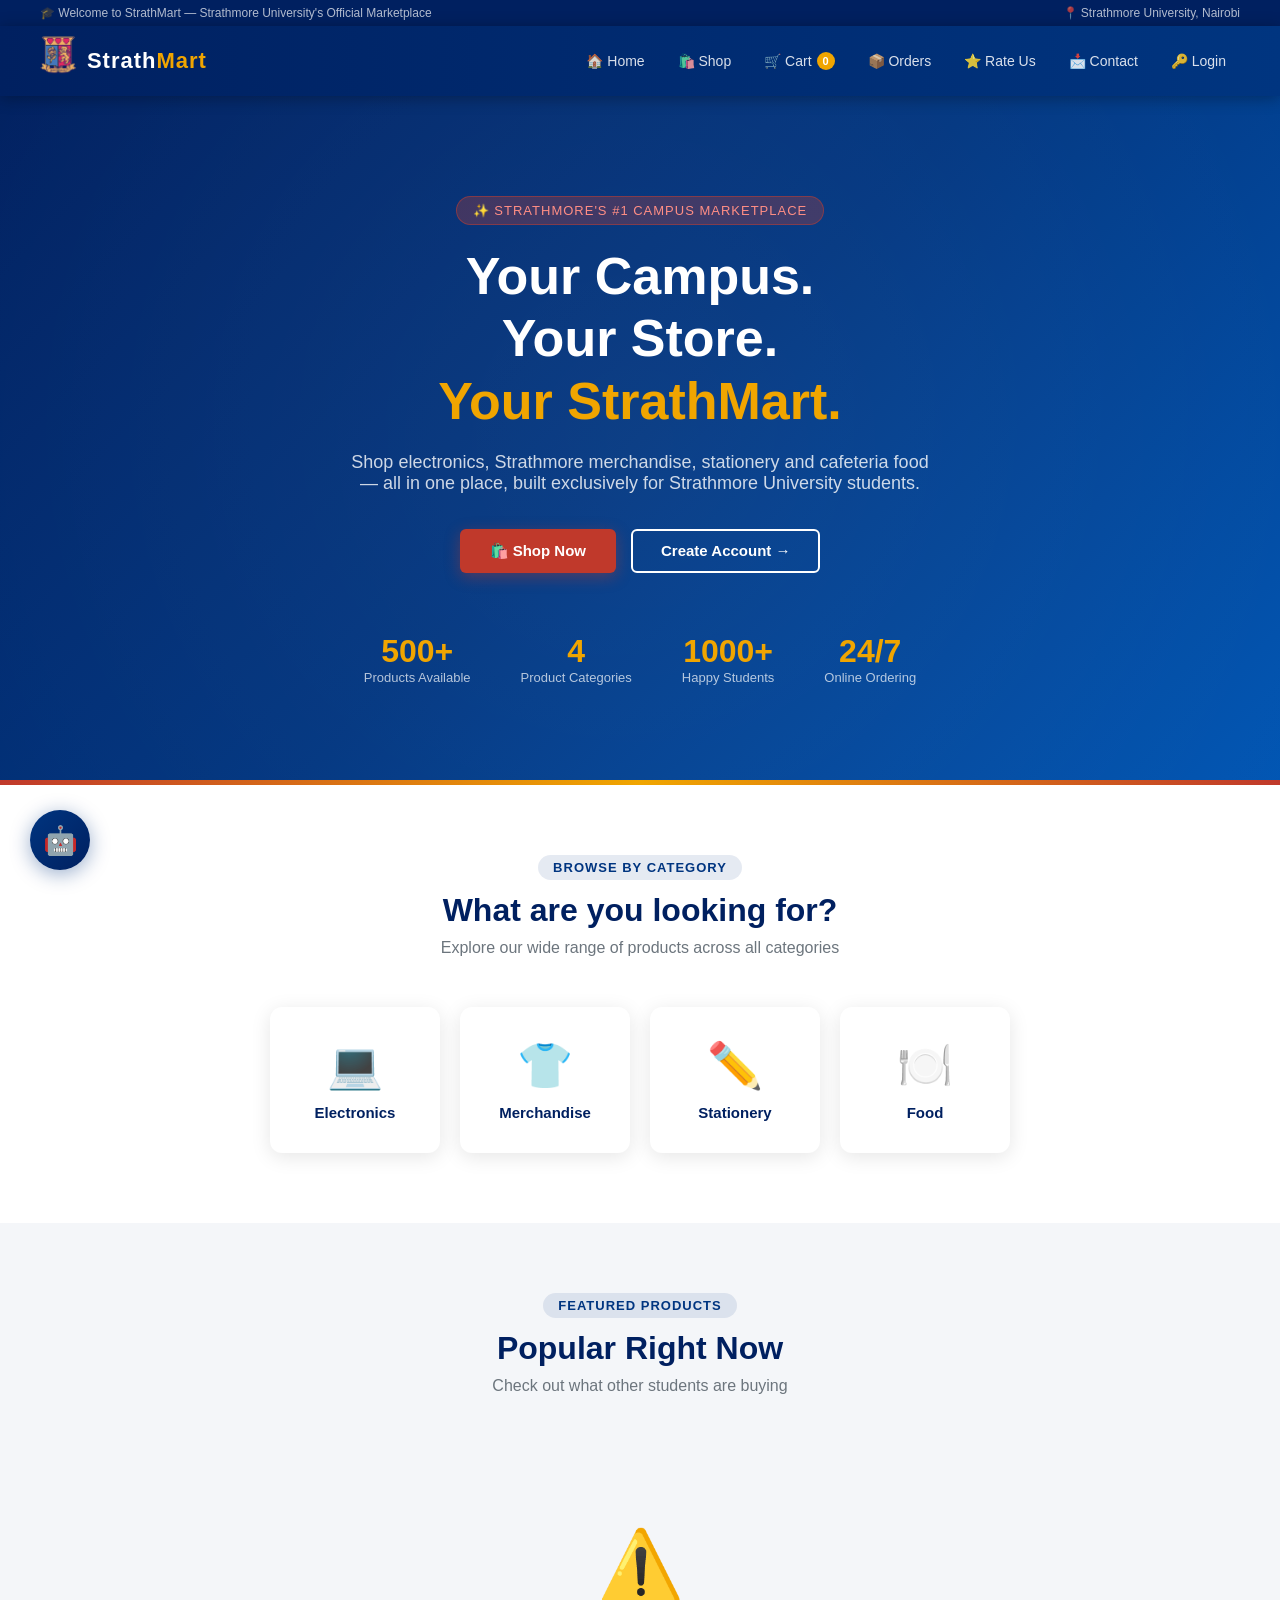
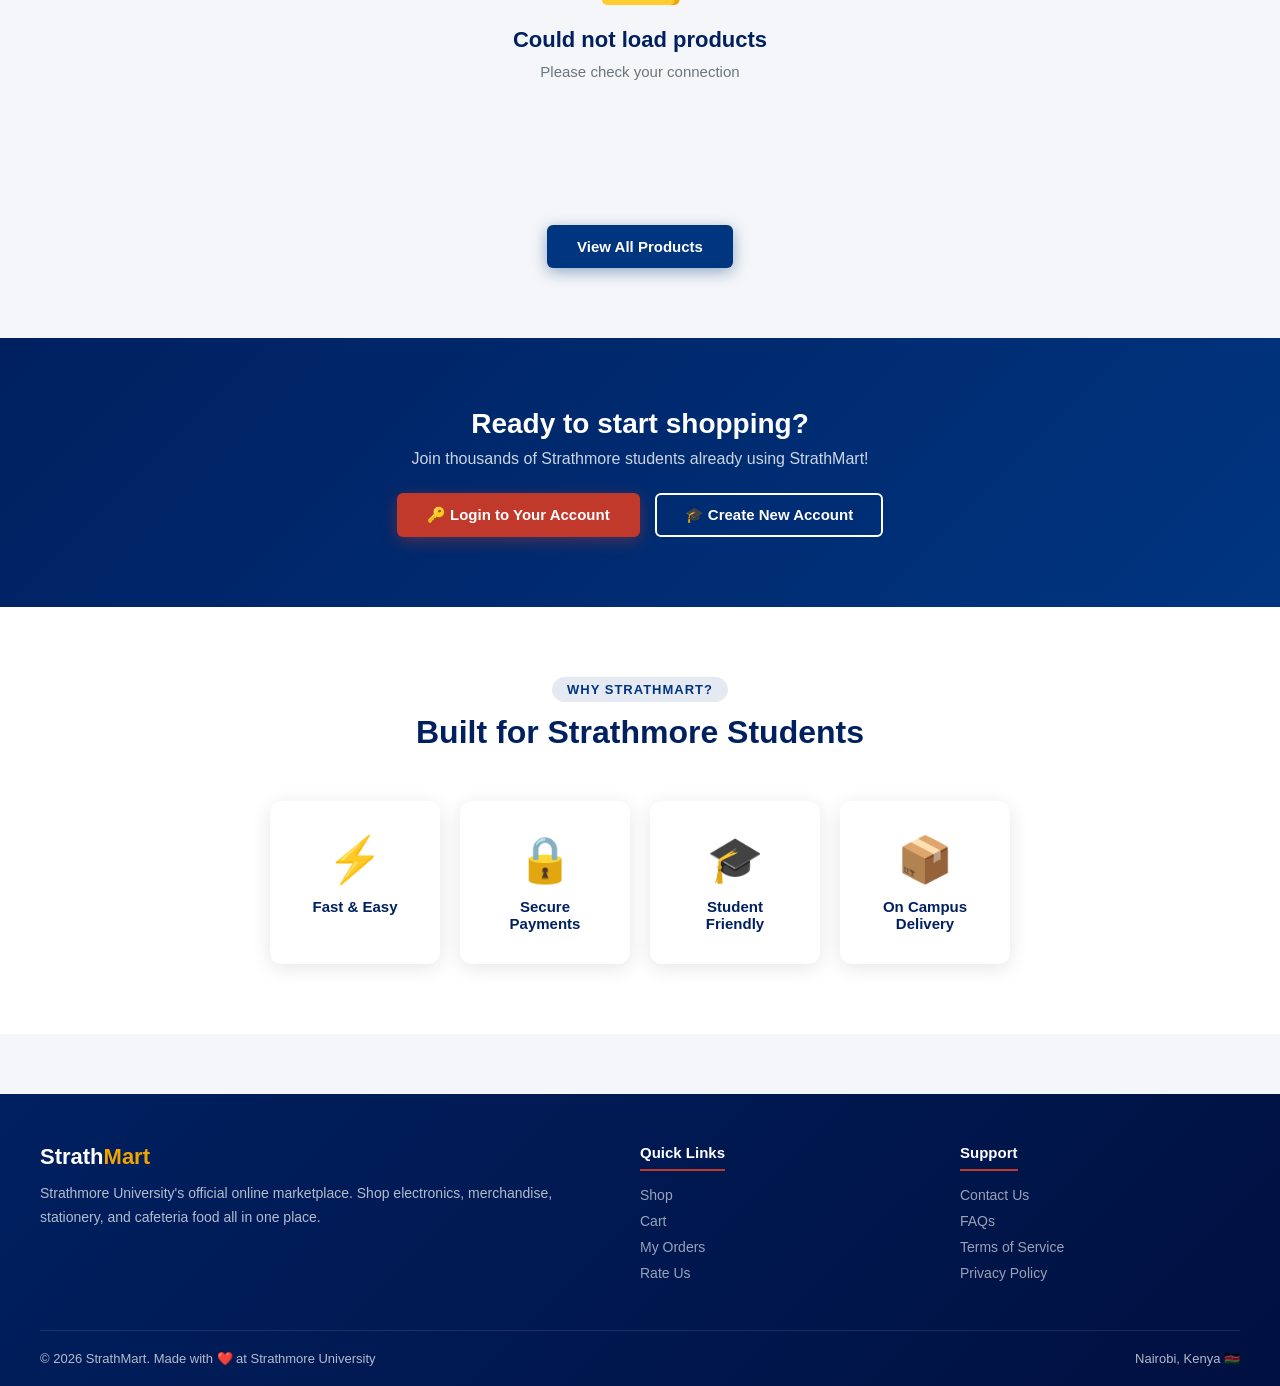
==== commit 0ca6d65d: "Add login/register banner to homepage" ====
--- a/index.html
+++ b/index.html
@@ -6,7 +6,8 @@
     <link rel="icon" type="image/png" href="favicon-32x32.png">
     <title>StrathMart | Strathmore University Marketplace</title>
     <link rel="stylesheet" href="style.css">
-    <script src="chatbot.js"></script>
+    <script src="chatbot.js" defer></script>
+    <script src="app.js" defer></script>
 </head>
 <body>
 
@@ -22,30 +23,22 @@
         <img src="./logo.jpeg" alt="StrathMart Logo" style="height: 50px; width: auto; border-radius: 5px;">
         <span>Strath<em>Mart</em></span>
     </a>
-    <div class="hamburger" onclick="toggleMenu()">
+    <button class="hamburger" id="hamburger" onclick="toggleMenu()">
         <span></span>
         <span></span>
         <span></span>
-    </div>
-    <div class="nav-menu" id="navMenu">
-        <button class="hamburger" id="hamburger" onclick="toggleMenu()">
-    <span></span>
-    <span></span>
-    <span></span>
-</button>
-        <ul>
-            <li><a href="index.html">🏠 Home</a></li>
-            <li><a href="products.html">🛍️ Shop</a></li>
-            <li><a href="cart.html">🛒 Cart <span class="nav-cart-badge" id="cartCount">0</span></a></li>
-            <li><a href="orders.html">📦 Orders</a></li>
-            <li><a href="rate.html">⭐ Rate Us</a></li>
-            <li><a href="contact.html">📩 Contact</a></li>
-            <li id="authLink"><a href="login.html">🔑 Login</a></li>
-        </ul>
-    </div>
+    </button>
+    <ul id="navMenu">
+        <li><a href="index.html">🏠 Home</a></li>
+        <li><a href="products.html">🛍️ Shop</a></li>
+        <li><a href="cart.html">🛒 Cart <span class="nav-cart-badge" id="cartCount">0</span></a></li>
+        <li><a href="orders.html">📦 Orders</a></li>
+        <li><a href="rate.html">⭐ Rate Us</a></li>
+        <li><a href="contact.html">📩 Contact</a></li>
+        <li id="authLink"><a href="login.html">🔑 Login</a></li>
+    </ul>
 </nav>
 
-    <!-- Hero -->
     <!-- Hero -->
 <section class="hero">
     <div class="hero-badge">✨ Strathmore's #1 Campus Marketplace</div>
@@ -120,6 +113,18 @@
         </div>
     </section>
 
+    <!-- Login / Register Banner -->
+<section class="section" style="background: linear-gradient(135deg, var(--dark-blue), var(--blue)); color: white; text-align: center;">
+    <div id="authBanner">
+        <h2 style="font-size: 28px; margin-bottom: 10px;">Ready to start shopping?</h2>
+        <p style="color: rgba(255,255,255,0.8); margin-bottom: 25px; font-size: 16px;">Join thousands of Strathmore students already using StrathMart!</p>
+        <div style="display: flex; gap: 15px; justify-content: center; flex-wrap: wrap;">
+            <a href="login.html" class="btn" style="background: var(--red);">🔑 Login to Your Account</a>
+            <a href="register.html" class="btn-outline">🎓 Create New Account</a>
+        </div>
+    </div>
+</section>
+
     <!-- Why StrathMart -->
     <section class="section" style="background: white;">
         <div class="section-header">
@@ -178,7 +183,6 @@
         </div>
     </footer>
 
-    <script src="app.js"></script>
     <script>
         const API = 'https://strathmart-api.onrender.com';
 
@@ -227,17 +231,27 @@
 
         // Check if logged in
         const token = localStorage.getItem('token');
-        if (token) {
-            document.getElementById('authLink').innerHTML = '<a href="#" onclick="logout()">🚪 Logout</a>';
-        }
-
-        function logout() {
-            localStorage.removeItem('token');
-            localStorage.removeItem('user');
-            window.location.href = 'index.html';
-        }
-
-        loadFeaturedProducts();
+const user = JSON.parse(localStorage.getItem('user') || '{}');
+
+if (token) {
+    document.getElementById('authLink').innerHTML = '<a href="#" onclick="logout()">🚪 Logout</a>';
+    document.getElementById('authBanner').innerHTML = `
+        <h2 style="font-size: 28px; margin-bottom: 10px;">Welcome back, ${user.full_name || 'Student'}! 👋</h2>
+        <p style="color: rgba(255,255,255,0.8); margin-bottom: 25px; font-size: 16px;">Ready to shop? Check out our latest products!</p>
+        <div style="display: flex; gap: 15px; justify-content: center; flex-wrap: wrap;">
+            <a href="products.html" class="btn" style="background: var(--red);">🛍️ Shop Now</a>
+            <a href="orders.html" class="btn-outline">📦 My Orders</a>
+        </div>
+    `;
+}
+
+function logout() {
+    localStorage.removeItem('token');
+    localStorage.removeItem('user');
+    window.location.href = 'index.html';
+}
+
+loadFeaturedProducts();
     </script>
 </body>
 </html>
--- a/style.css
+++ b/style.css
@@ -1400,13 +1400,18 @@
 .hamburger.open span:nth-child(2) { opacity: 0; }
 .hamburger.open span:nth-child(3) { transform: rotate(-45deg) translate(5px, -8px); }
 
+@media (min-width: 769px) {
+    .hamburger { display: none !important; }
+    nav ul { display: flex !important; }
+}
+
 @media (max-width: 768px) {
     .hamburger { display: flex; }
 
     nav ul {
         display: none;
         position: absolute;
-        top: 70px;
+        top: 100%;
         left: 0;
         right: 0;
         background: var(--dark-blue);
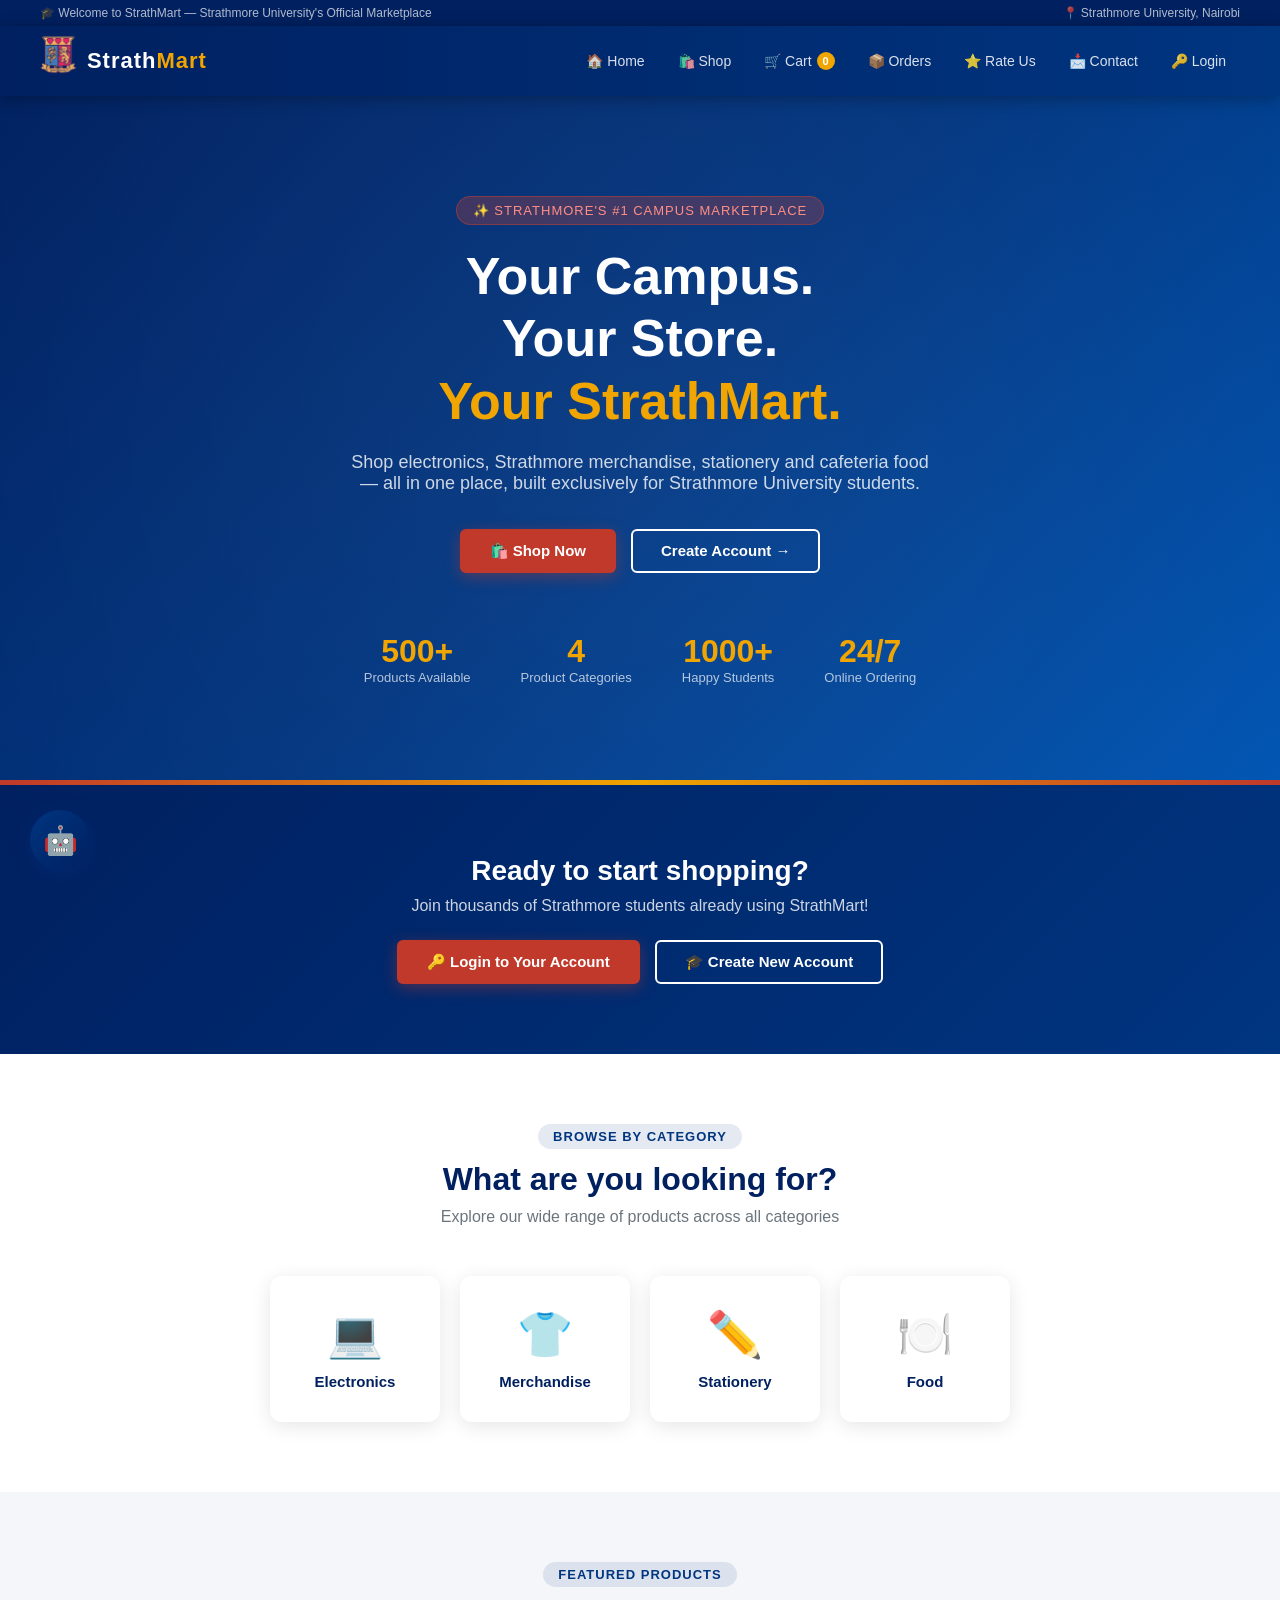
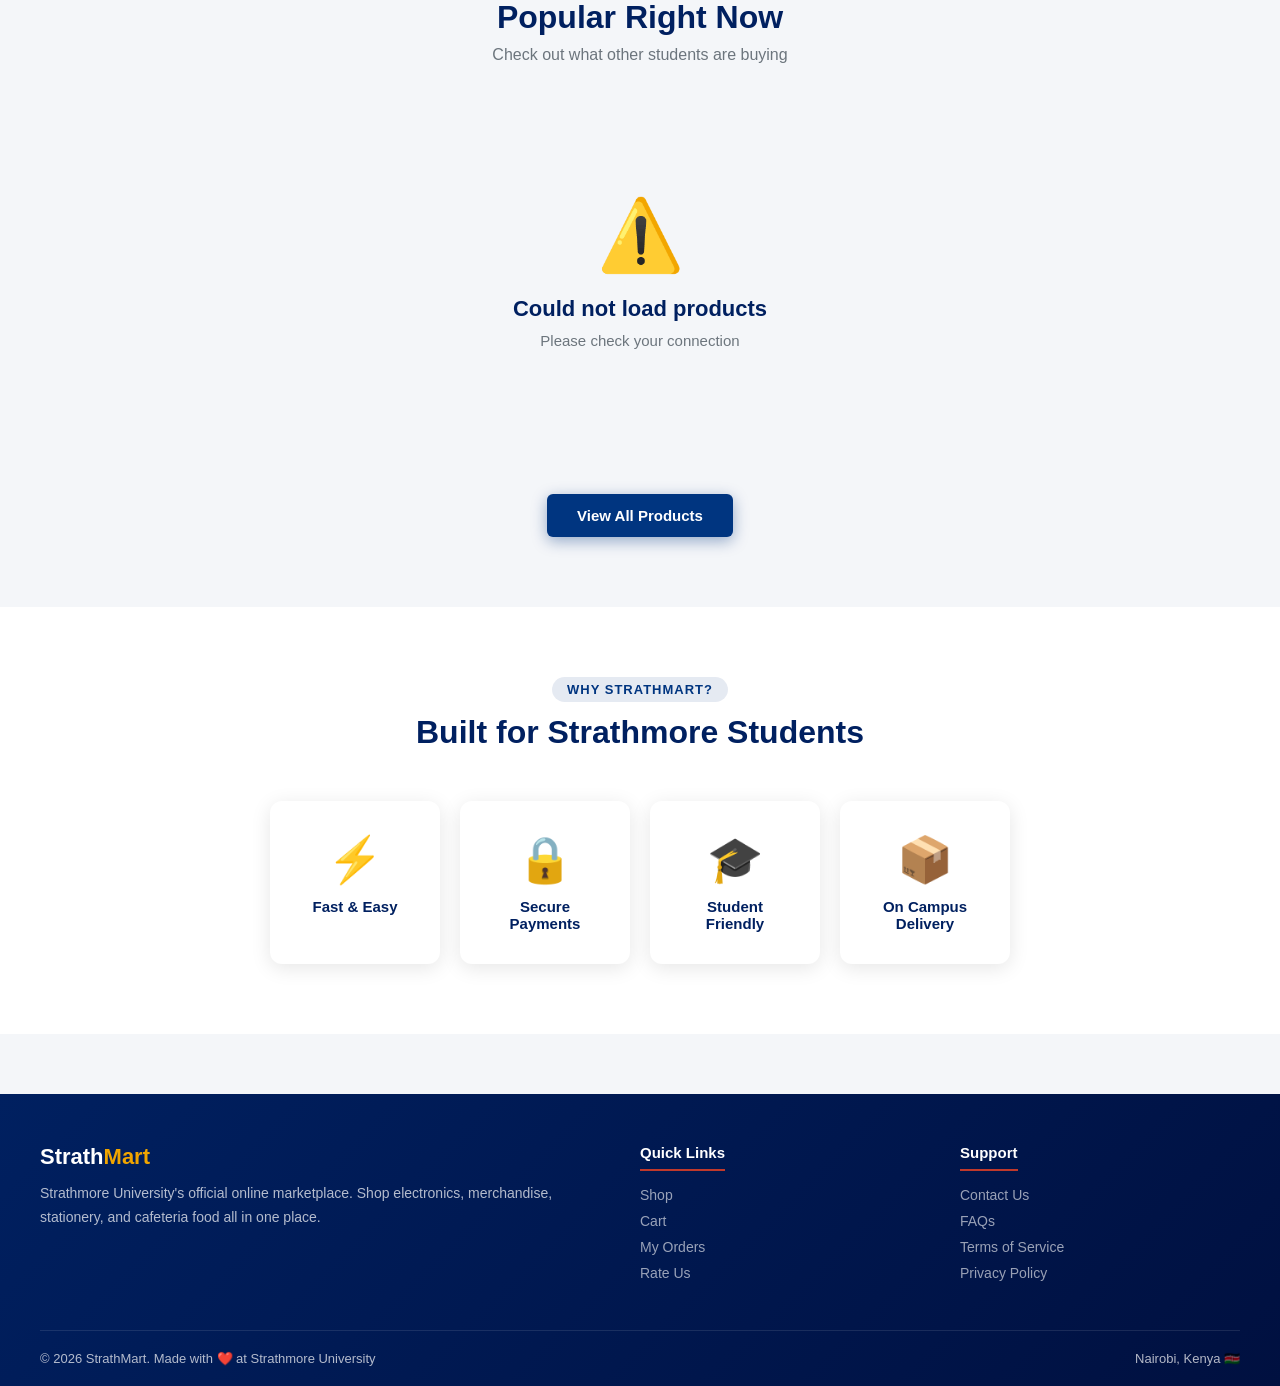
==== commit 6d0f9137: "Move auth banner above categories" ====
--- a/index.html
+++ b/index.html
@@ -68,52 +68,7 @@
     </div>
 </section>
 
-    <!-- Categories -->
-    <section class="section" style="background: white;">
-        <div class="section-header">
-            <div class="tag">Browse by Category</div>
-            <h2>What are you looking for?</h2>
-            <p>Explore our wide range of products across all categories</p>
-        </div>
-        <div class="categories">
-            <a href="products.html?category=Electronics" class="category-card">
-                <span class="icon">💻</span>
-                <h3>Electronics</h3>
-            </a>
-            <a href="products.html?category=Merchandise" class="category-card">
-                <span class="icon">👕</span>
-                <h3>Merchandise</h3>
-            </a>
-            <a href="products.html?category=Stationery" class="category-card">
-                <span class="icon">✏️</span>
-                <h3>Stationery</h3>
-            </a>
-            <a href="products.html?category=Food" class="category-card">
-                <span class="icon">🍽️</span>
-                <h3>Food</h3>
-            </a>
-        </div>
-    </section>
-
-    <!-- Featured Products -->
-    <section class="section">
-        <div class="section-header">
-            <div class="tag">Featured Products</div>
-            <h2>Popular Right Now</h2>
-            <p>Check out what other students are buying</p>
-        </div>
-        <div class="products-grid" id="featuredProducts">
-            <div class="loading">
-                <div class="spinner"></div>
-                <p>Loading products...</p>
-            </div>
-        </div>
-        <div style="text-align:center; margin-top: 40px;">
-            <a href="products.html" class="btn btn-blue">View All Products</a>
-        </div>
-    </section>
-
-    <!-- Login / Register Banner -->
+<!-- Login / Register Banner -->
 <section class="section" style="background: linear-gradient(135deg, var(--dark-blue), var(--blue)); color: white; text-align: center;">
     <div id="authBanner">
         <h2 style="font-size: 28px; margin-bottom: 10px;">Ready to start shopping?</h2>
@@ -124,6 +79,51 @@
         </div>
     </div>
 </section>
+
+    <!-- Categories -->
+    <section class="section" style="background: white;">
+        <div class="section-header">
+            <div class="tag">Browse by Category</div>
+            <h2>What are you looking for?</h2>
+            <p>Explore our wide range of products across all categories</p>
+        </div>
+        <div class="categories">
+            <a href="products.html?category=Electronics" class="category-card">
+                <span class="icon">💻</span>
+                <h3>Electronics</h3>
+            </a>
+            <a href="products.html?category=Merchandise" class="category-card">
+                <span class="icon">👕</span>
+                <h3>Merchandise</h3>
+            </a>
+            <a href="products.html?category=Stationery" class="category-card">
+                <span class="icon">✏️</span>
+                <h3>Stationery</h3>
+            </a>
+            <a href="products.html?category=Food" class="category-card">
+                <span class="icon">🍽️</span>
+                <h3>Food</h3>
+            </a>
+        </div>
+    </section>
+
+    <!-- Featured Products -->
+    <section class="section">
+        <div class="section-header">
+            <div class="tag">Featured Products</div>
+            <h2>Popular Right Now</h2>
+            <p>Check out what other students are buying</p>
+        </div>
+        <div class="products-grid" id="featuredProducts">
+            <div class="loading">
+                <div class="spinner"></div>
+                <p>Loading products...</p>
+            </div>
+        </div>
+        <div style="text-align:center; margin-top: 40px;">
+            <a href="products.html" class="btn btn-blue">View All Products</a>
+        </div>
+    </section>
 
     <!-- Why StrathMart -->
     <section class="section" style="background: white;">
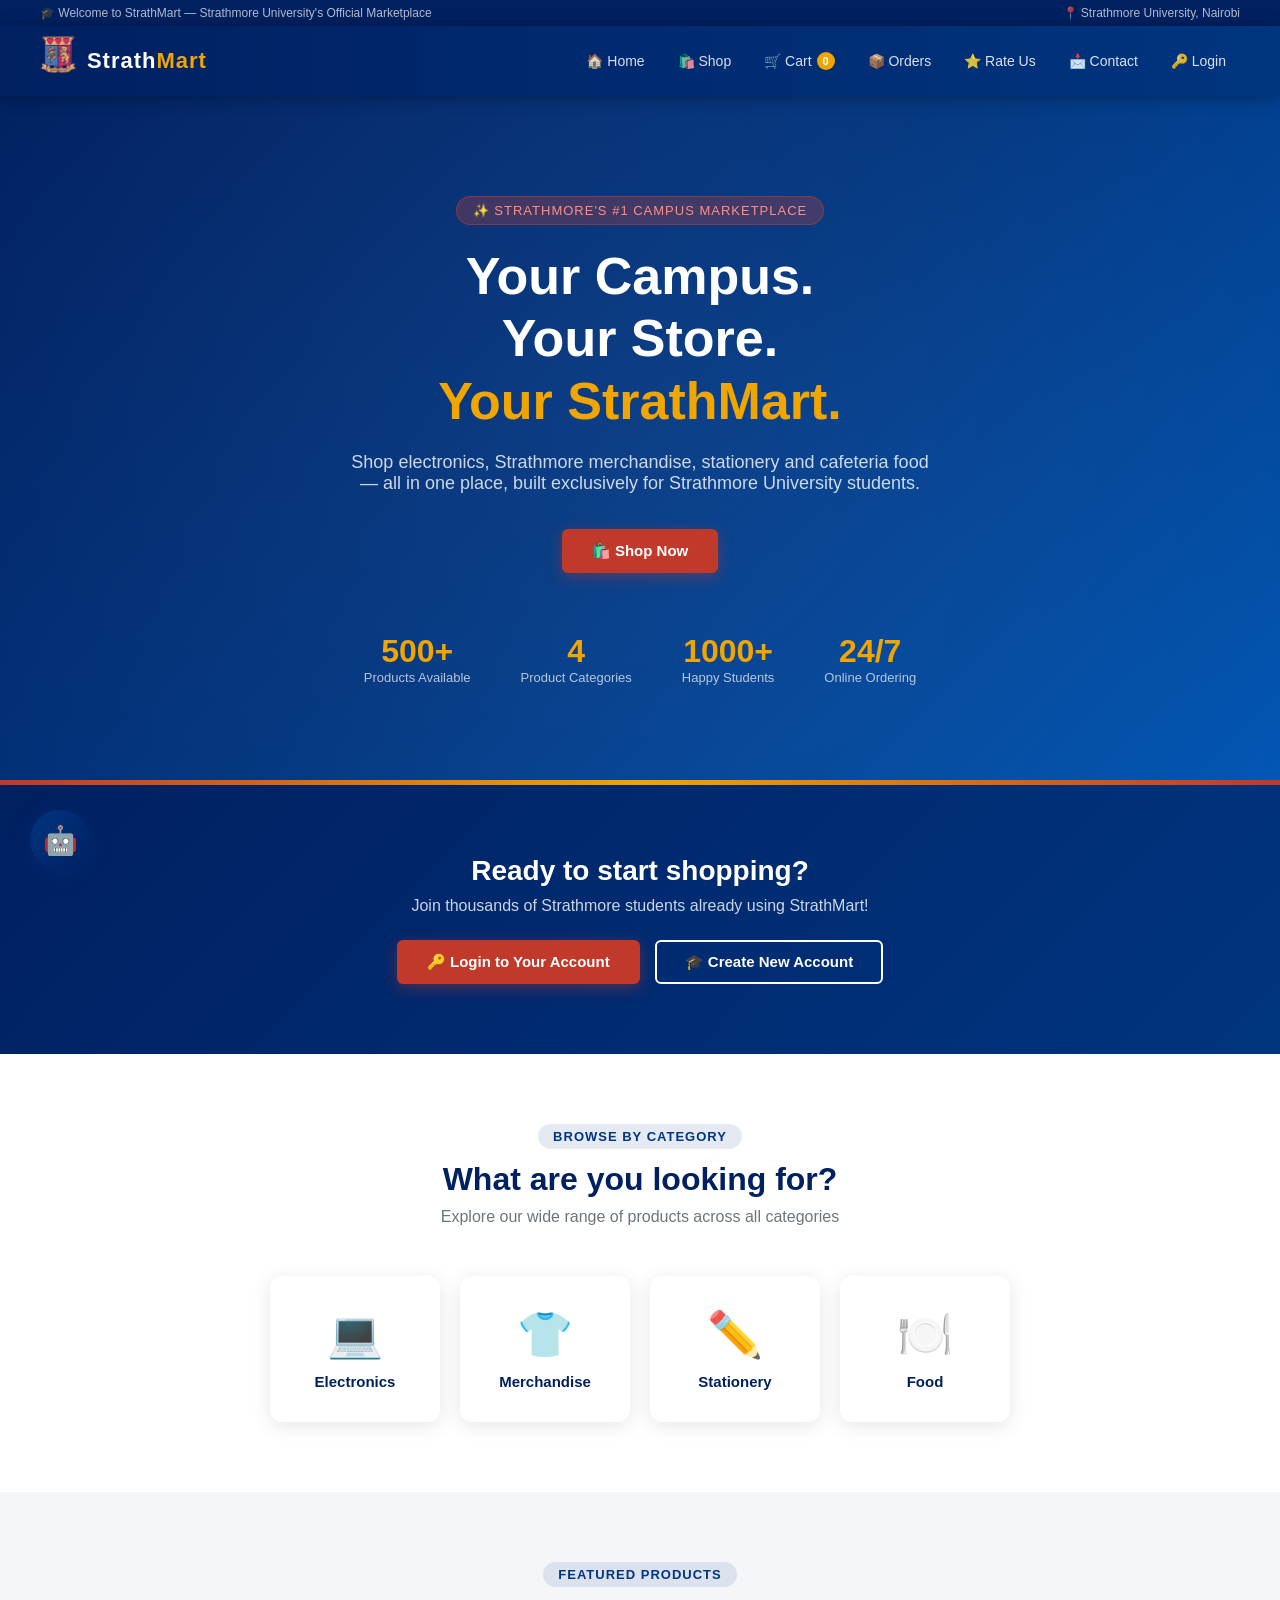
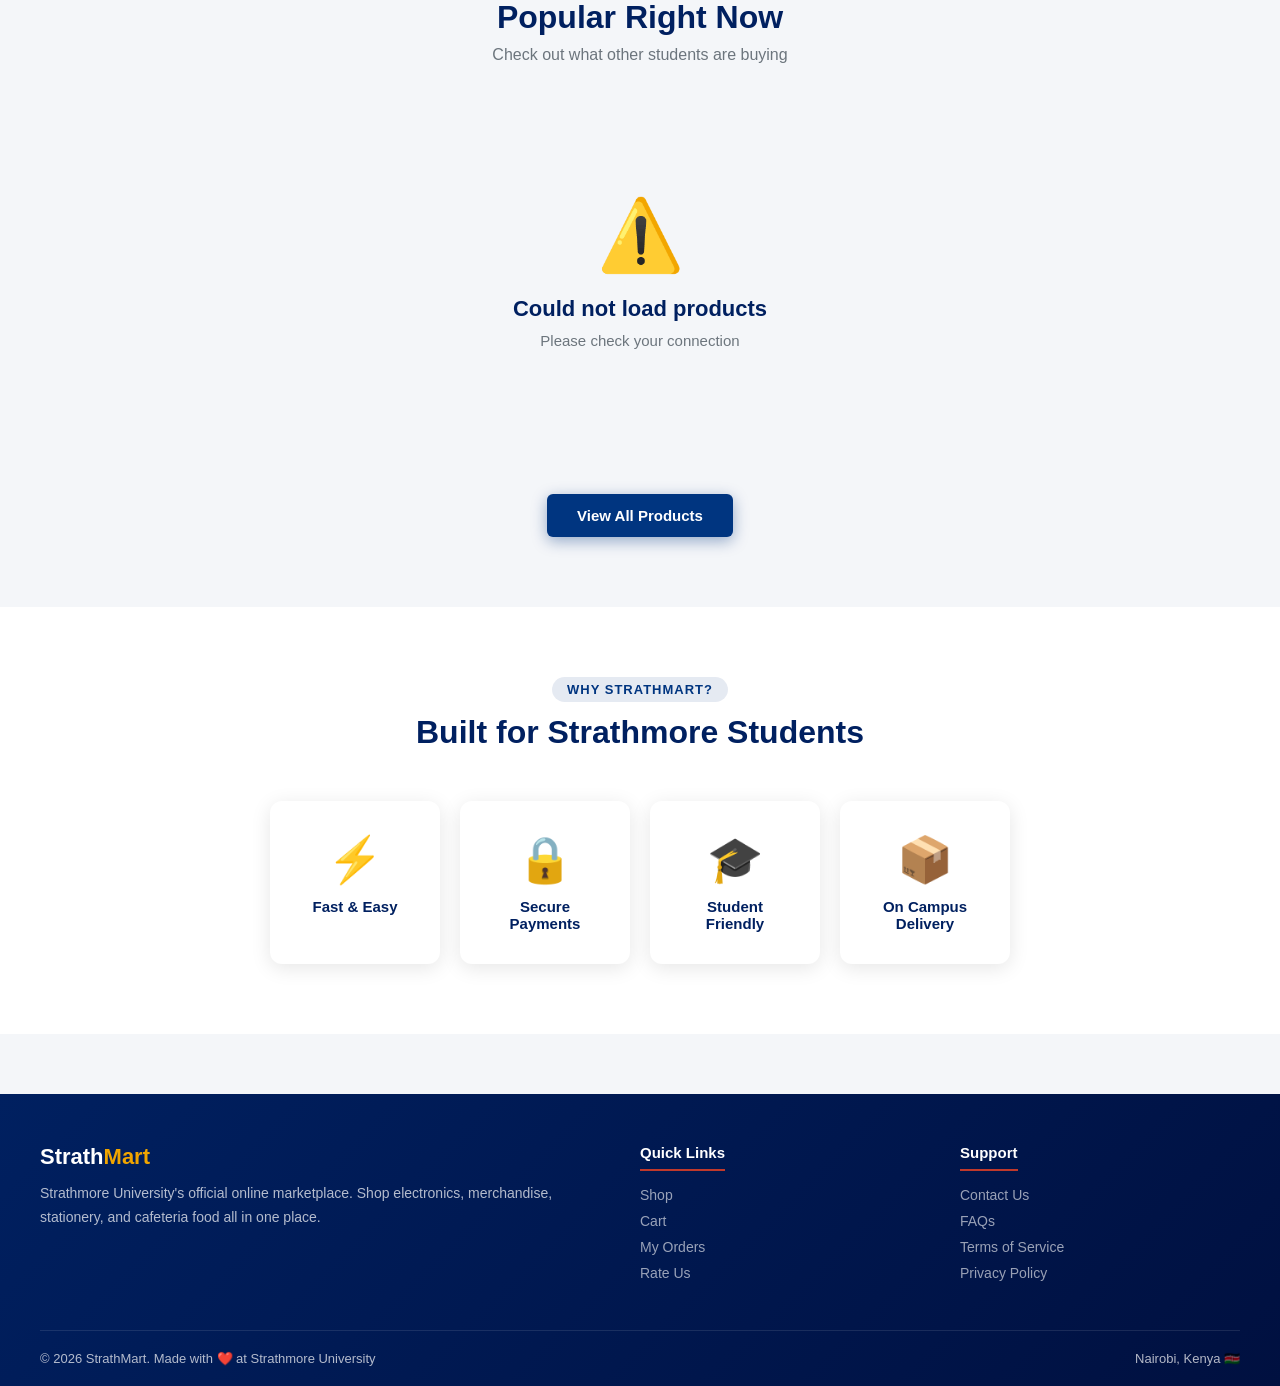
==== commit 57f969d7: "Remove create account from hero" ====
--- a/index.html
+++ b/index.html
@@ -45,9 +45,8 @@
     <h1>Your Campus.<br>Your Store.<br><span>Your StrathMart.</span></h1>
     <p>Shop electronics, Strathmore merchandise, stationery and cafeteria food — all in one place, built exclusively for Strathmore University students.</p>
     <div class="hero-buttons">
-        <a href="products.html" class="btn">🛍️ Shop Now</a>
-        <a href="register.html" class="btn-outline">Create Account →</a>
-    </div>
+    <a href="products.html" class="btn">🛍️ Shop Now</a>
+</div>
     <div class="hero-stats">
         <div class="hero-stat">
             <h3>500+</h3>
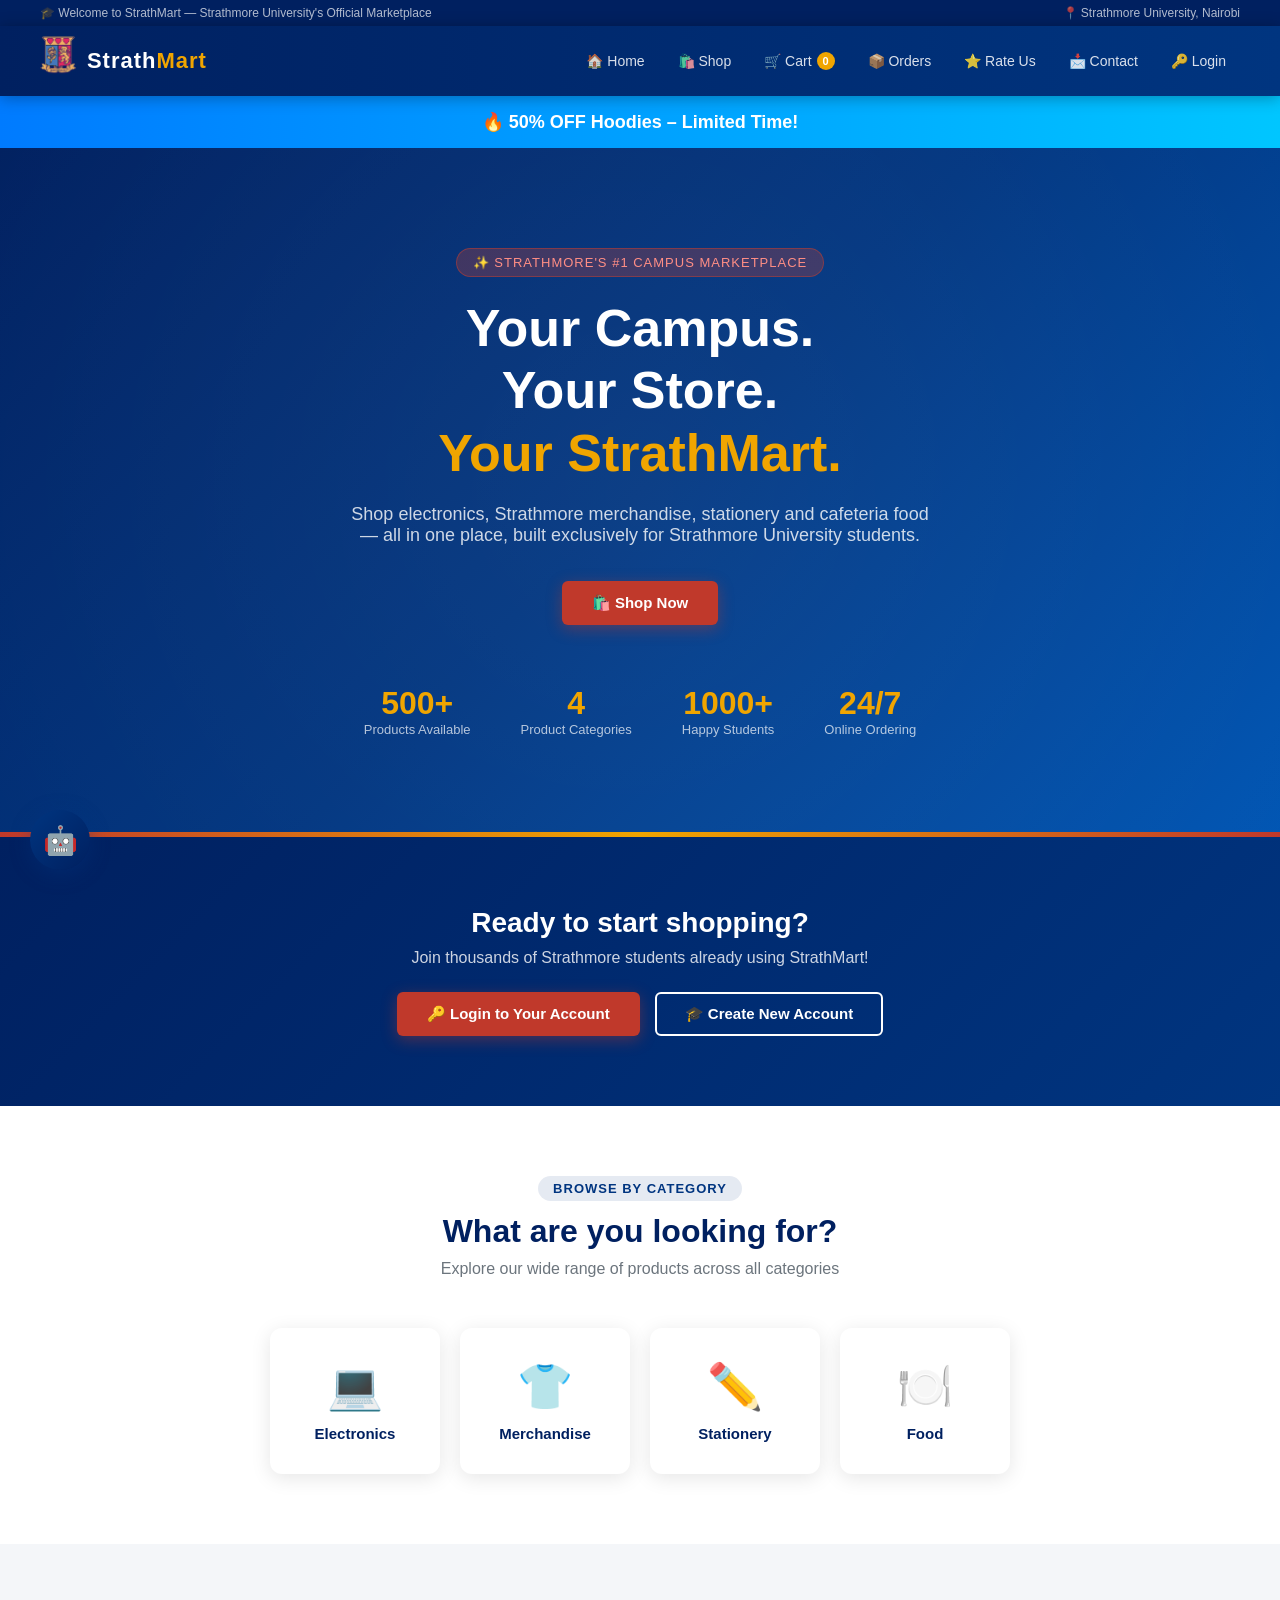
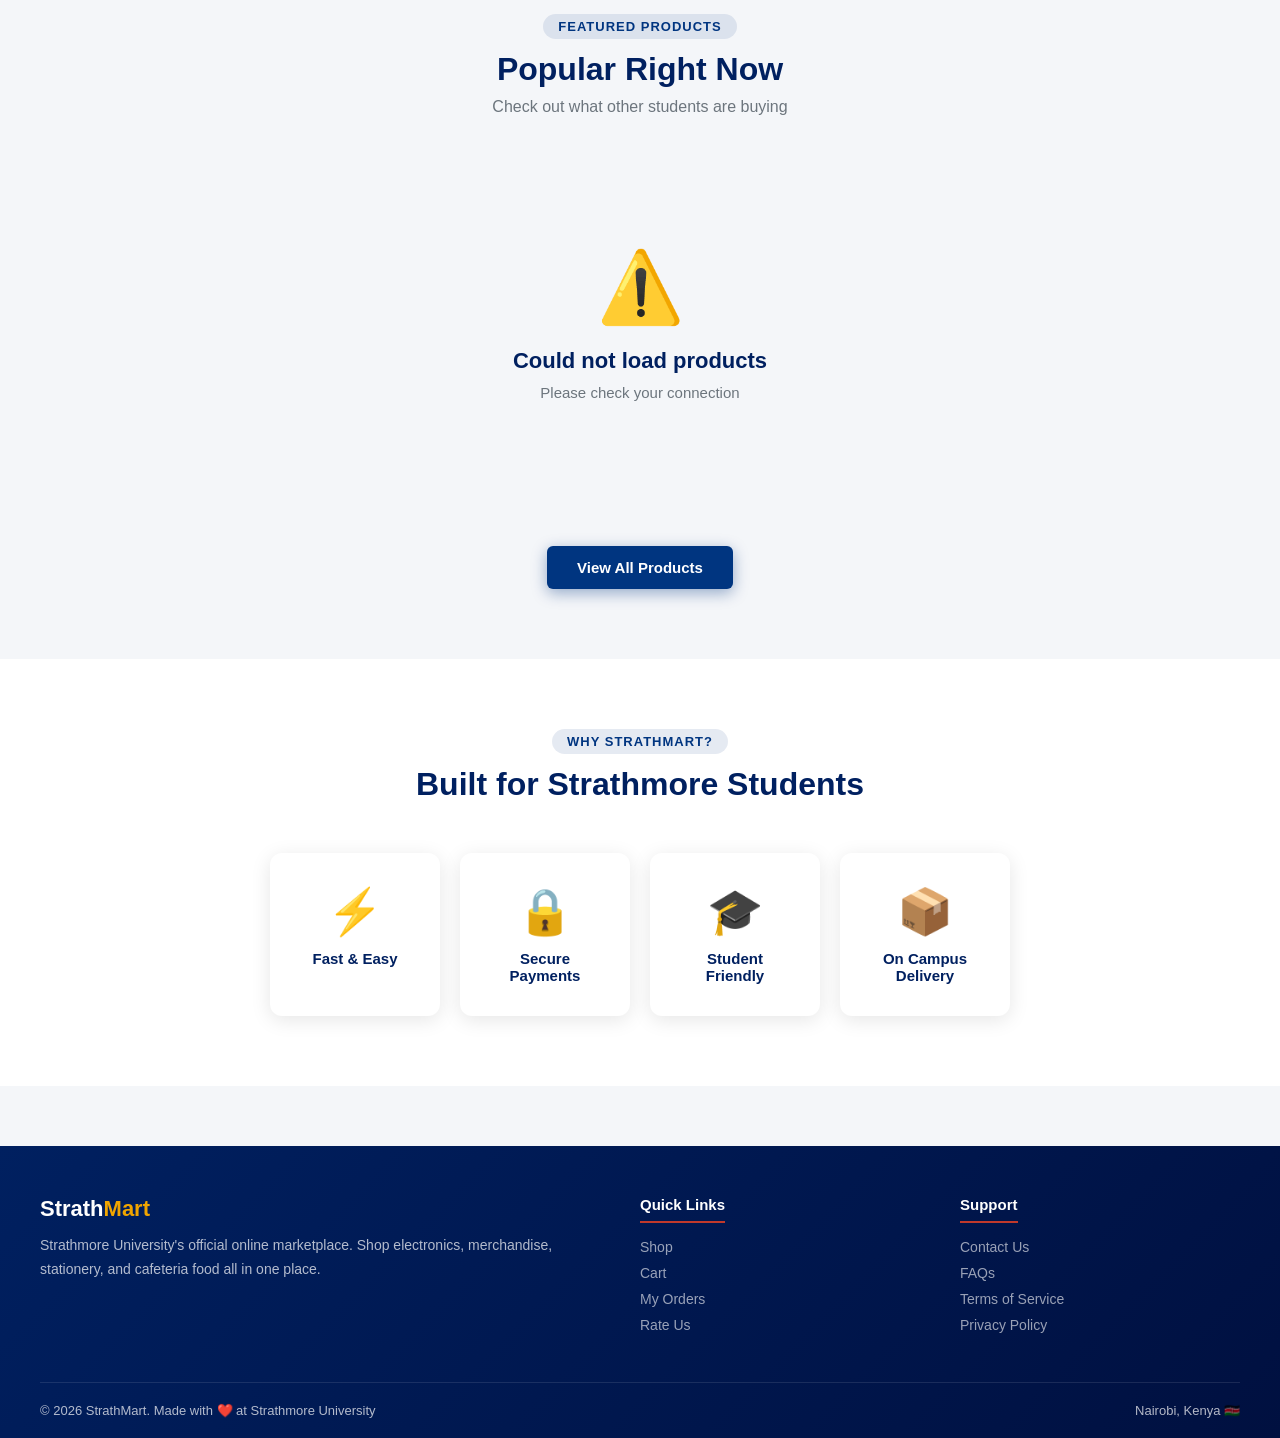
==== commit 5a8faa3a: "Add promotional banner" ====
--- a/index.html
+++ b/index.html
@@ -39,6 +39,19 @@
     </ul>
 </nav>
 
+<!-- Promotional Banner -->
+<section class="promo-banner">
+    <div class="banner-slide active">
+        🔥 50% OFF Hoodies – Limited Time!
+    </div>
+    <div class="banner-slide">
+        🎓 Exclusive Student Deals on Electronics
+    </div>
+    <div class="banner-slide">
+        🚚 Free Delivery Within Campus
+    </div>
+</section>
+
     <!-- Hero -->
 <section class="hero">
     <div class="hero-badge">✨ Strathmore's #1 Campus Marketplace</div>
@@ -214,7 +227,7 @@
                             <h3>${p.name}</h3>
                             <p class="price">KES ${p.price.toLocaleString()}</p>
                             <p class="stock">✅ ${p.stock} in stock</p>
-                            <a href="products.html" class="btn btn-sm">View Product</a>
+                            <a href="product.html?id=${p.id}" class="btn btn-sm">View Product</a>
                         </div>
                     </div>
                 `).join('');
@@ -228,6 +241,17 @@
             }
         }
 
+        let currentSlide = 0;
+const slides = document.querySelectorAll('.banner-slide');
+
+function showNextSlide() {
+    slides[currentSlide].classList.remove('active');
+    currentSlide = (currentSlide + 1) % slides.length;
+    slides[currentSlide].classList.add('active');
+}
+
+setInterval(showNextSlide, 3000);
+
         // Check if logged in
         const token = localStorage.getItem('token');
 const user = JSON.parse(localStorage.getItem('user') || '{}');
--- a/style.css
+++ b/style.css
@@ -851,6 +851,13 @@
 
 .footer-bottom .red { color: var(--red); }
 
+/* ── Contact Grid ── */
+.contact-grid {
+    display: grid;
+    grid-template-columns: 1fr 1fr;
+    gap: 40px;
+}
+
 /* ── Responsive ── */
 @media (max-width: 768px) {
     nav { padding: 0 20px; }
@@ -1430,4 +1437,30 @@
         flex-direction: row;
         justify-content: flex-start;
     }
+}
+
+.promo-banner {
+    width: 100%;
+    background: linear-gradient(90deg, #007bff, #00c6ff);
+    color: white;
+    text-align: center;
+    padding: 15px 0;
+    font-size: 18px;
+    font-weight: bold;
+    overflow: hidden;
+    position: relative;
+}
+
+.banner-slide {
+    display: none;
+    animation: fade 0.5s ease-in-out;
+}
+
+.banner-slide.active {
+    display: block;
+}
+
+@keyframes fade {
+    from { opacity: 0; }
+    to { opacity: 1; }
 }
